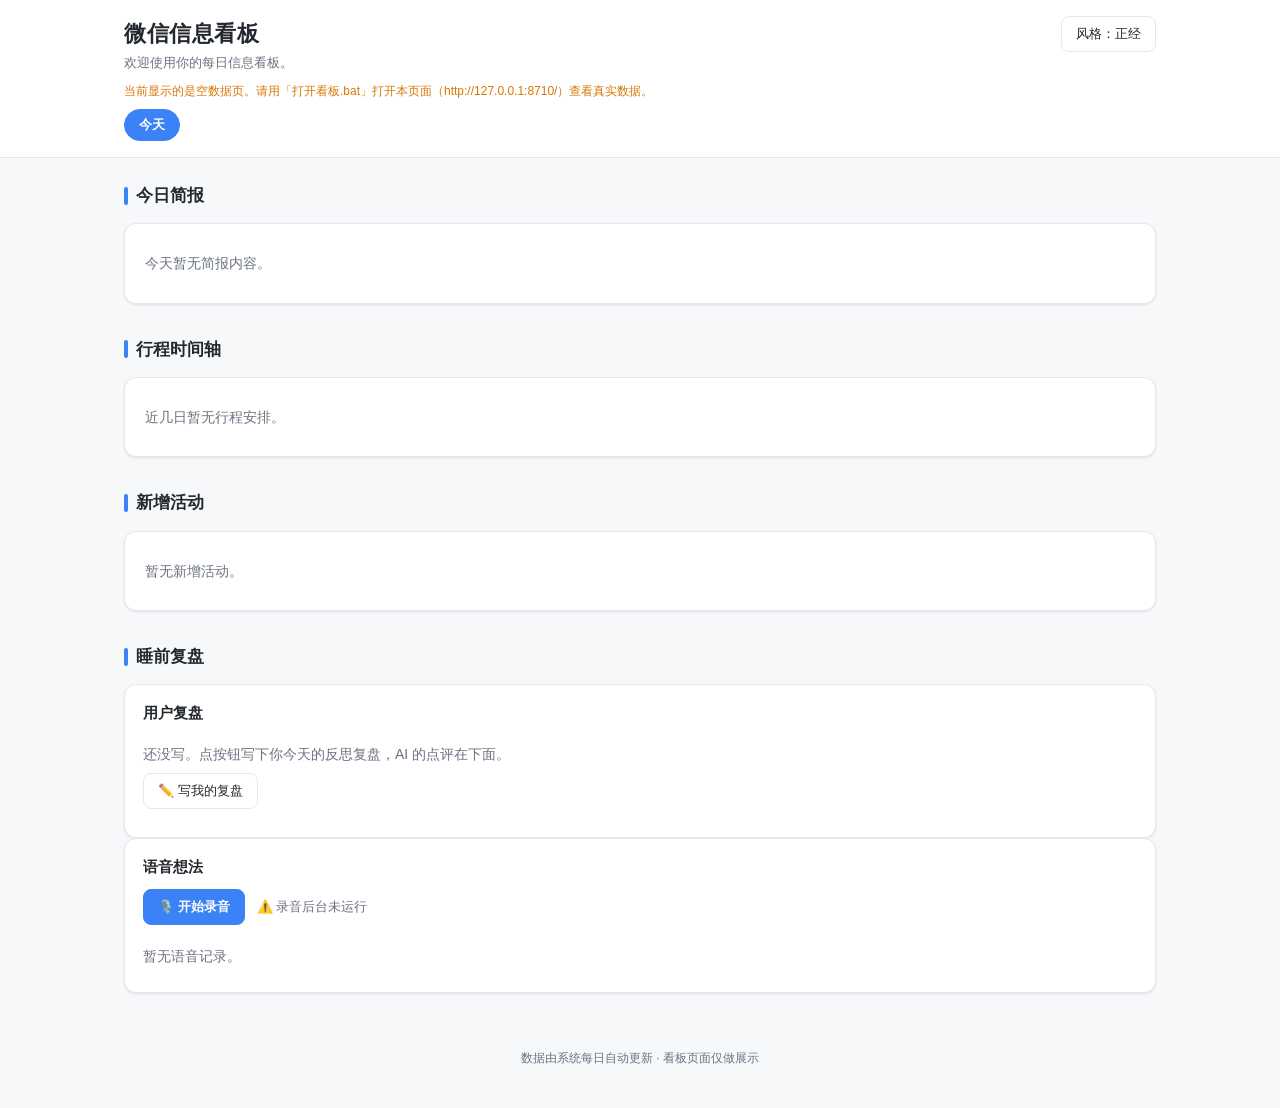
==== kanban/index.html @ fe2916a5 "完整脱敏版全量替换：补全 wechat-export（微信 4.x 密钥提取：Frida ≤4.1.13 / wcdb-key-tool 4.1.14+）、scripts、kanban、prompts" ====
<!DOCTYPE html>
<html lang="zh-CN">
<head>
<meta charset="UTF-8">
<meta name="viewport" content="width=device-width, initial-scale=1.0">
<title>微信信息看板</title>
<style>
  :root{
    --bg:#f7f8fa;
    --card-bg:#ffffff;
    --text:#24292f;
    --text-muted:#6b7280;
    --border:#e6e8ee;
    --accent:#3b82f6;
    --accent-soft:#eaf1ff;
    --green:#16a34a;
    --amber:#d97706;
    --red:#dc2626;
    --gray:#9ca3af;
    --radius:12px;
    --shadow:0 1px 2px rgba(16,24,40,.04),0 1px 3px rgba(16,24,40,.06);
  }
  *{box-sizing:border-box;margin:0;padding:0}
  html,body{height:100%}
  body{
    font-family:-apple-system,BlinkMacSystemFont,"Segoe UI","PingFang SC","Hiragino Sans GB","Microsoft YaHei",sans-serif;
    background:var(--bg);
    color:var(--text);
    line-height:1.6;
    -webkit-font-smoothing:antialiased;
  }

  /* ---------- 顶部栏 ---------- */
  .topbar{
    position:sticky;top:0;z-index:20;
    background:rgba(255,255,255,.92);
    backdrop-filter:blur(8px);
    border-bottom:1px solid var(--border);
  }
  .topbar-inner{
    max-width:1080px;margin:0 auto;padding:16px 24px 8px;
    display:flex;align-items:flex-start;justify-content:space-between;
    flex-wrap:wrap;gap:10px;
  }
  .brand h1{font-size:22px;font-weight:700;letter-spacing:.5px}
  .greeting{color:var(--text-muted);font-size:13px;margin-top:2px}
  .source-note{max-width:1080px;margin:0 auto;padding:0 24px 8px;font-size:12px;color:var(--text-muted)}
  .source-note.warn{color:var(--amber)}
  .date-nav{
    max-width:1080px;margin:0 auto;padding:0 24px 16px;
    display:flex;gap:8px;overflow-x:auto;scrollbar-width:none;
  }
  .date-nav::-webkit-scrollbar{display:none}

  /* ---------- 按钮 ---------- */
  .btn{
    border:1px solid var(--border);background:#fff;color:var(--text);
    border-radius:8px;padding:8px 14px;font-size:13px;cursor:pointer;font-family:inherit;
    transition:.15s;white-space:nowrap;
  }
  .btn:hover{border-color:var(--accent);color:var(--accent)}
  .btn-casual{border-color:#f59e0b;color:#b45309;background:#fff8ef}
  .btn-casual:hover{border-color:#f59e0b;color:#b45309}
  .btn-ghost{background:#fff;border-color:#dbe7ff;color:var(--accent);padding:6px 12px;margin-left:auto}
  .btn-ghost:hover{background:var(--accent-soft);color:var(--accent)}

  .pill{
    flex:none;border:1px solid var(--border);background:#fff;color:var(--text-muted);
    border-radius:999px;padding:6px 14px;font-size:13px;cursor:pointer;font-family:inherit;transition:.15s;
  }
  .pill:hover{border-color:var(--accent);color:var(--accent)}
  .pill.active{background:var(--accent);border-color:var(--accent);color:#fff;font-weight:600}
  .pill-ts{font-size:11px;opacity:.75;margin-left:4px}
  .pill.active .pill-ts{opacity:.9}

  /* ---------- 主体 ---------- */
  .content{max-width:1080px;margin:0 auto;padding:24px}
  section{margin-bottom:32px}
  .section-title{
    font-size:17px;font-weight:700;margin-bottom:14px;
    display:flex;align-items:center;gap:8px;
  }
  .section-title::before{content:'';width:4px;height:18px;background:var(--accent);border-radius:2px}

  .view-banner{
    display:flex;align-items:center;gap:10px;flex-wrap:wrap;
    background:var(--accent-soft);border:1px solid #dbe7ff;color:var(--accent);
    border-radius:var(--radius);padding:10px 16px;margin-bottom:22px;font-size:14px;
  }
  .view-weekday{color:var(--text-muted)}

  .card{
    background:var(--card-bg);border:1px solid var(--border);
    border-radius:var(--radius);padding:16px 18px;box-shadow:var(--shadow);
  }
  .card-title{font-weight:600;font-size:15px;margin-bottom:10px}
  .empty{color:var(--text-muted);font-size:14px;padding:8px 0}
  .empty-card{padding:20px}

  .brief-grid{display:grid;grid-template-columns:1fr 1fr;gap:16px}
  @media(max-width:680px){.brief-grid{grid-template-columns:1fr}}
  .brief-source{font-weight:600;font-size:14px;margin-bottom:8px;color:var(--accent)}
  .brief-points{list-style:none}
  .brief-points li{padding:4px 0 4px 18px;position:relative;font-size:14px}
  .brief-points li::before{content:'•';position:absolute;left:4px;color:var(--accent)}

  .tl-date{font-weight:700;font-size:14px;margin:18px 0 8px;display:flex;gap:8px;align-items:center}
  .tl-date:first-child{margin-top:0}
  .tl-weekday{color:var(--text-muted);font-weight:400;font-size:12px}
  .tl-group{position:relative;padding-left:22px}
  .tl-group::before{content:'';position:absolute;left:8px;top:8px;bottom:8px;width:2px;background:var(--border)}
  .tl-item{
    display:flex;align-items:flex-start;gap:12px;
    background:var(--card-bg);border:1px solid var(--border);
    border-radius:var(--radius);padding:12px 14px;margin-bottom:10px;box-shadow:var(--shadow);
  }
  .tl-time{min-width:52px;font-weight:600;font-size:14px;color:var(--accent)}
  .tl-dot{width:10px;height:10px;border-radius:50%;background:var(--gray);margin-top:6px;flex:none}
  .tl-dot.st-confirmed{background:var(--green)}
  .tl-dot.st-done{background:var(--accent)}
  .tl-dot.st-cancel{background:var(--red)}
  .tl-dot.st-pending{background:var(--amber)}
  .tl-body{flex:1;min-width:0}
  .tl-title{font-weight:600;font-size:15px}
  .tl-meta{color:var(--text-muted);font-size:12px;display:flex;flex-wrap:wrap;gap:12px;margin-top:4px}
  .tl-side{display:flex;flex-direction:column;align-items:flex-end;gap:6px}

  .notify-cat{
    flex:none;font-size:13px;margin-top:1px;
    padding:1px 8px;border-radius:999px;white-space:nowrap;
    background:var(--accent-soft);color:var(--accent);font-weight:600;
  }
  .notify-group{
    font-weight:700;font-size:14px;margin:18px 0 8px;
    display:flex;align-items:center;gap:8px;
  }
  .notify-group:first-child{margin-top:0}
  .notify-group .ng-count{
    font-weight:400;font-size:12px;color:var(--text-muted);
    background:var(--border);padding:1px 8px;border-radius:999px;
  }

  .stars{font-size:13px;letter-spacing:1px;white-space:nowrap;color:#f59e0b}
  .tag{font-size:12px;padding:2px 8px;border-radius:999px;background:#f1f3f7;color:var(--text-muted);white-space:nowrap}
  .tag.st-confirmed{background:#e7f6ec;color:var(--green)}
  .tag.st-pending{background:#fdf3e3;color:var(--amber)}
  .tag.st-done{background:#eaf1ff;color:var(--accent)}
  .tag.st-cancel{background:#fdeaea;color:var(--red)}

  .act-grid{display:grid;grid-template-columns:repeat(auto-fill,minmax(260px,1fr));gap:16px}
  .act-card{display:flex;flex-direction:column}
  .act-head{display:flex;justify-content:space-between;align-items:flex-start;gap:8px}
  .act-title{font-weight:600;font-size:15px}
  .act-meta{color:var(--text-muted);font-size:13px;display:flex;gap:12px;margin-top:6px;flex-wrap:wrap}
  .act-foot{
    margin-top:auto;padding-top:10px;display:flex;justify-content:space-between;align-items:center;gap:8px;
    border-top:1px solid var(--border);
  }
  .act-source{color:var(--text-muted);font-size:12px}

  .review-text{padding:12px 14px;border-radius:8px;font-size:14px;white-space:pre-wrap;margin-bottom:10px}
  .review-text.user{background:#f6f8fc}
  .review-text.ai{background:#f0f7f2}
  .review-input{width:100%;min-height:120px;box-sizing:border-box;padding:10px 12px;border:1px solid #c9d1de;border-radius:8px;font:inherit;font-size:14px;background:transparent;color:inherit;resize:vertical;margin-bottom:8px}
  .review-input:focus{outline:2px solid #4a90d9;border-color:transparent}
  .voice-item{padding:10px 0;border-bottom:1px solid var(--border)}
  .voice-item:last-child{border-bottom:none}
  .voice-head{display:flex;justify-content:space-between;margin-bottom:6px}
  .voice-note{font-size:13px;color:var(--text)}
  .voice-time{font-size:12px;color:var(--text-muted)}
  .voice-item audio{width:100%}
  .voice-transcript{margin-top:6px;font-size:13px}
  .voice-transcript summary{cursor:pointer;color:var(--text-muted);font-size:12px;user-select:none}
  .voice-transcript div{
    margin-top:6px;padding:10px 12px;background:#f6f8fc;border-radius:8px;
    white-space:pre-wrap;word-break:break-all;color:var(--text);
  }

  /* ---------- 录音控制条 ---------- */
  .rec-bar{display:flex;align-items:center;gap:12px;margin-bottom:12px;flex-wrap:wrap}
  #recBtn{background:var(--accent);border-color:var(--accent);color:#fff;font-weight:600}
  #recBtn:hover{background:#2b6fe0;border-color:#2b6fe0;color:#fff}
  #recBtn.recording{background:var(--red);border-color:var(--red);animation:recpulse 1.2s infinite}
  @keyframes recpulse{
    0%{box-shadow:0 0 0 0 rgba(220,38,38,.4)}
    100%{box-shadow:0 0 0 10px rgba(220,38,38,0)}
  }
  .rec-status{font-size:13px;color:var(--text-muted)}
  .rec-last{
    margin-top:10px;padding:10px 12px;background:#f6f8fc;border-radius:8px;
    font-size:13px;color:var(--text);white-space:pre-wrap;word-break:break-all;
  }

  .footer{max-width:1080px;margin:0 auto;padding:0 24px 40px;color:var(--text-muted);font-size:12px;text-align:center}

  /* ---------- 详情浮窗 ---------- */
  .p-clickable{cursor:pointer;transition:.15s}
  .p-clickable:hover{color:var(--accent)}
  .p-more{color:var(--gray);font-size:12px;margin-left:6px;white-space:nowrap}
  .p-clickable:hover .p-more{color:var(--accent)}
  .tl-item.clickable:hover,.act-card.clickable:hover{border-color:var(--accent);box-shadow:0 2px 8px rgba(59,130,246,.12)}
  .modal-overlay{
    position:fixed;inset:0;z-index:100;background:rgba(15,23,42,.45);
    display:none;align-items:center;justify-content:center;padding:20px;
  }
  .modal-overlay.open{display:flex}
  .modal-card{
    background:var(--card-bg);border-radius:14px;max-width:640px;width:100%;
    max-height:82vh;overflow-y:auto;box-shadow:0 12px 40px rgba(0,0,0,.2);animation:modalin .18s ease;
  }
  @keyframes modalin{from{opacity:0;transform:translateY(10px)}to{opacity:1;transform:none}}
  .modal-head{display:flex;justify-content:space-between;align-items:flex-start;gap:12px;padding:18px 22px 0}
  .modal-title{font-size:17px;font-weight:700;line-height:1.5}
  .modal-close{
    flex:none;border:none;background:transparent;color:var(--text-muted);
    font-size:18px;cursor:pointer;padding:4px 8px;border-radius:6px;line-height:1;
  }
  .modal-close:hover{background:#f1f3f7;color:var(--text)}
  .modal-meta{display:flex;flex-wrap:wrap;gap:12px;padding:6px 22px 0;color:var(--text-muted);font-size:12.5px}
  .modal-detail{padding:14px 22px 4px;font-size:14px;line-height:1.75;white-space:pre-line}
  .modal-quotes{padding:10px 22px 16px}
  .modal-quotes .q-label{font-size:12px;color:var(--text-muted);margin:6px 0 8px}
  .modal-quotes blockquote{
    margin:0 0 8px;padding:8px 12px;border-left:3px solid var(--accent);
    background:#f6f8fc;border-radius:0 8px 8px 0;font-size:13.5px;color:var(--text);line-height:1.65;
  }
  .modal-link{padding:0 22px 18px;font-size:13px}
  .modal-link a{color:var(--accent);word-break:break-all}
</style>
</head>
<body>
  <header class="topbar">
    <div class="topbar-inner">
      <div class="brand">
        <h1 id="appTitle">微信信息看板</h1>
        <div id="greeting" class="greeting"></div>
      </div>
      <button id="styleBtn" class="btn">风格：正经</button>
    </div>
    <div id="sourceNote" class="source-note" style="display:none"></div>
    <nav id="dateNav" class="date-nav"></nav>
  </header>

  <main id="content" class="content"></main>

  <footer class="footer">数据由系统每日自动更新 · 看板页面仅做展示</footer>

  <div id="detailModal" class="modal-overlay" onclick="if(event.target===this)closeModal()">
    <div class="modal-card">
      <div class="modal-head">
        <div class="modal-title" id="modalTitle"></div>
        <button class="modal-close" onclick="closeModal()">✕</button>
      </div>
      <div class="modal-meta" id="modalMeta"></div>
      <div class="modal-detail" id="modalDetail"></div>
      <div class="modal-quotes" id="modalQuotes"></div>
      <div class="modal-link" id="modalLink"></div>
    </div>
  </div>

<script>
/* ================= 内置示例数据（仅当通过 file:// 双击打开、无法读取同目录 JSON 时回退使用） ================= */
/* ================= 内置空数据（仅 file:// 双击打开、读不到 data.json 时回退；真实数据始终以 data.json 为准） ================= */
const EMBEDDED_DEMO = {
  "version": 1,
  "today": {
    "date": "2026-09-08",
    "brief": { "群聊": [], "公众号": [] },
    "activities_new": [],
    "schedule": [],
    "review": { "user": "", "ai": "" },
    "voice": []
  },
  "history": [],
  "archive": {}
};

/* ================= 风格文案包 ================= */
const STYLES = {
  plain: {
    appTitle: '微信信息看板',
    greeting: '欢迎使用你的每日信息看板。',
    viewPrefix: '正在查看',
    backToday: '回到今天',
    sectionNotify: '📢 需要通知的事',
    sectionBrief: '今日简报',
    sectionTimeline: '行程时间轴',
    sectionActivities: '新增活动',
    sectionReview: '睡前复盘',
    labelToday: '今天',
    briefChat: '群聊',
    briefMp: '公众号',
    emptyBrief: '今天暂无简报内容。',
    emptyTimeline: '近几日暂无行程安排。',
    emptyActivities: '暂无新增活动。',
    emptyReview: '暂无复盘记录。',
    reviewUser: '用户复盘',
    reviewAi: 'AI 复盘',
    voiceTitle: '语音想法',
    emptyVoice: '暂无语音记录。',
    emptyArchive: '该日期暂无归档数据。',
    colSource: '来源',
    dataTip: '当前显示的是空数据页。请用「打开看板.bat」打开本页面（http://127.0.0.1:8710/）查看真实数据。'
  },
  casual: {
    appTitle: '今天有啥事儿？',
    greeting: '嘿，打开看看今天有啥要忙的。',
    viewPrefix: '你正在看',
    backToday: '回今天',
    sectionNotify: '📢 当时该弹给你的事',
    sectionBrief: '今日速报',
    sectionTimeline: '行程时间轴',
    sectionActivities: '新增活动',
    sectionReview: '睡前复盘',
    labelToday: '今天',
    briefChat: '群里说',
    briefMp: '公众号消息',
    emptyBrief: '今天群里和公众号都很安静～',
    emptyTimeline: '这几天没啥安排，舒服！',
    emptyActivities: '木有新活动啦。',
    emptyReview: '今天还没写复盘哦。',
    reviewUser: '你自己写的',
    reviewAi: 'AI 帮你复盘',
    voiceTitle: '语音想法',
    emptyVoice: '没有录音。',
    emptyArchive: '这天没数据诶。',
    colSource: '来自',
    dataTip: '小提示：现在显示的是空数据。用「打开看板.bat」打开（http://127.0.0.1:8710/）才能看到真实数据～'
  },
  seagull: {
    appTitle: '老子的信息看板',
    greeting: '哟，废物来了？自己瞅，老子筛过了。',
    viewPrefix: '在看',
    backToday: '滚回今天',
    sectionNotify: '📢 该弹给你的事',
    sectionBrief: '今日简报',
    sectionTimeline: '行程时间轴',
    sectionActivities: '新蹦出来的活动',
    sectionReview: '睡前复盘',
    labelToday: '今天',
    briefChat: '群里BB的',
    briefMp: '公众号发的',
    emptyBrief: '今天屁都没一条。',
    emptyTimeline: '近期没啥安排，躺平吧。',
    emptyActivities: '没有新活动，废物。',
    emptyReview: '复盘还没写，别装死。',
    reviewUser: '你自己写的',
    reviewAi: '老子帮你复盘',
    voiceTitle: '语音想法',
    emptyVoice: '没录过音，嗓子废了？',
    emptyArchive: '这天没数据。',
    colSource: '来源',
    dataTip: '空数据页。用「打开看板.bat」打开，别他妈直接双击 index.html！'
  }
};

/* ================= 应用状态 ================= */
const STYLE_KEY = 'kb_style';
const state = { data: null, viewDate: null, style: 'plain', editingReview: false };

/* ================= 详情浮窗 ================= */
let detailRegistry = [];
function regDetail(obj){ detailRegistry.push(obj); return detailRegistry.length - 1; }
function openModalFrom(el){
  const i = Number(el.getAttribute('data-idx'));
  if (!isNaN(i) && detailRegistry[i]) openModal(detailRegistry[i]);
}
function openModal(d){
  const t = STYLES[state.style];
  document.getElementById('modalTitle').textContent = d.title || '';
  let meta = [];
  if (d.source) meta.push(esc(t.colSource) + '：' + esc(d.source));
  if (d.time) meta.push('🕐 ' + esc(d.time));
  document.getElementById('modalMeta').innerHTML = meta.join(' &nbsp;·&nbsp; ') || '';
  document.getElementById('modalDetail').textContent = d.detail || '暂无详情。';
  const qBox = document.getElementById('modalQuotes');
  if (Array.isArray(d.quotes) && d.quotes.length){
    qBox.innerHTML = '<div class="q-label">💬 群里/推文原话：</div>'
      + d.quotes.map(q => '<blockquote>' + esc(q) + '</blockquote>').join('');
    qBox.style.display = '';
  } else {
    qBox.style.display = 'none';
  }
  const lBox = document.getElementById('modalLink');
  if (d.link){
    lBox.innerHTML = '🔗 <a href="' + esc(d.link) + '" target="_blank" rel="noopener">' + esc(d.link) + '</a>';
    lBox.style.display = '';
  } else {
    lBox.style.display = 'none';
  }
  document.getElementById('detailModal').classList.add('open');
  document.body.style.overflow = 'hidden';
}
function closeModal(){
  document.getElementById('detailModal').classList.remove('open');
  document.body.style.overflow = '';
}
document.addEventListener('keydown', e => { if (e.key === 'Escape') closeModal(); });

/* ================= 通用工具 ================= */
function esc(s){
  return String(s == null ? '' : s)
    .replace(/&/g,'&amp;').replace(/</g,'&lt;').replace(/>/g,'&gt;')
    .replace(/"/g,'&quot;').replace(/'/g,'&#39;');
}
function deepCopy(o){ return JSON.parse(JSON.stringify(o)); }
function stars(n){
  n = Number(n) || 0;
  if (n >= 3) return '⭐⭐⭐';
  if (n === 2) return '⭐⭐';
  return '⭐';
}
function statusClass(s){
  switch(s){
    case '已确认': return 'st-confirmed';
    case '已完成': return 'st-done';
    case '已取消': return 'st-cancel';
    default: return 'st-pending'; /* 待定 及未知状态 */
  }
}
function fmtTime(v){
  if (v == null) return '';
  v = String(v);
  if (v.indexOf(' ') >= 0) return v.split(' ').pop();
  return v;
}
function weekday(dateStr){
  const d = new Date(dateStr + 'T00:00:00');
  if (isNaN(d.getTime())) return '';
  return '周' + '日一二三四五六'[d.getDay()];
}
function emptyInner(msg){ return '<div class="empty">' + esc(msg) + '</div>'; }
function emptyCard(msg){ return '<div class="card empty-card">' + emptyInner(msg) + '</div>'; }
function sectionBlock(title, body){ return '<div class="card"><div class="card-title">' + esc(title) + '</div>' + body + '</div>'; }
function sectionHeader(title){ return '<h2 class="section-title">' + esc(title) + '</h2>'; }

/* ================= 数据获取 ================= */
async function fetchJson(url){
  const r = await fetch(url, { cache: 'no-store' });
  if (!r.ok) throw new Error(String(r.status));
  return r.json();
}
async function loadData(){
  if (location.protocol === 'file:'){
    // file:// 下浏览器无法读取同目录 JSON（CORS 限制），直接用内置示例数据，保证双击可看且无控制台报错
    return { data: deepCopy(EMBEDDED_DEMO), source: 'embedded' };
  }
  try { return { data: await fetchJson('./data.json'), source: 'data.json' }; } catch(e){}
  try { return { data: await fetchJson('./demo_data.json'), source: 'demo_data.json' }; } catch(e){}
  return { data: deepCopy(EMBEDDED_DEMO), source: 'embedded' };
}

/* ================= 渲染 ================= */
function getDates(){
  const d = state.data;
  const hist = Array.isArray(d.history) ? d.history : [];
  const seen = new Set(); const out = [];
  [d.today.date].concat(hist).forEach(x => { if (x && !seen.has(x)){ seen.add(x); out.push(x); } });
  return out;
}

function currentView(){
  const d = state.data;
  if (state.viewDate === d.today.date) return d.today;
  const hist = d.archive && d.archive[state.viewDate];
  return hist || null;
}

function renderBrief(brief, t){
  const order = ['群聊','公众号'];
  const blocks = [];
  for (const key of order){
    const arr = brief && brief[key];
    if (Array.isArray(arr) && arr.length){
      let inner = '';
      for (const src of arr){
        const pts = Array.isArray(src.points) ? src.points : [];
        inner += '<div class="brief-src"><div class="brief-source">' + esc(src.source || '未知来源') + '</div>'
              + '<ul class="brief-points">' + pts.map(p => {
                if (p && typeof p === 'object'){
                  const i = regDetail({
                    title: p.text || '',
                    source: src.source,
                    time: p.time || '',
                    detail: p.detail || '',
                    quotes: p.quotes || [],
                    link: p.link || ''
                  });
                  return '<li class="p-clickable" data-idx="' + i + '" onclick="openModalFrom(this)">'
                    + esc(p.text || '') + '<span class="p-more">详情→</span></li>';
                }
                return '<li>' + esc(p) + '</li>';
              }).join('') + '</ul></div>';
      }
      blocks.push({ title: key === '群聊' ? t.briefChat : t.briefMp, inner: inner });
    }
  }
  if (!blocks.length) return emptyCard(t.emptyBrief);
  return '<div class="brief-grid">' + blocks.map(b =>
    '<div class="card brief-card"><div class="card-title">' + esc(b.title) + '</div>' + b.inner + '</div>'
  ).join('') + '</div>';
}

function renderNotify(list, t){
  const arr = Array.isArray(list) ? list : [];
  if (!arr.length) return emptyCard(t.emptyBrief);
  // 按类别分组渲染，平铺 25 条太乱
  // ⚙️ 按你的群名改这些匹配词（分享版已移除原作者的群名）
  const groups = [
    { label: '💰 赚钱相关',      match: ['市场部', '销售'] },
    { label: '🏫 校园规则与选课', match: ['新生交流群'] },
    { label: '📢 班群通知',      match: ['学院', '班群', '通知群'] },
    { label: '🧠 学习与资源',    match: ['AI交流'] },
    { label: '📮 招新与福利',    match: ['公众号', '招新'] },
  ];
  const fallback = '📌 其他';
  function groupOf(n){
    const src = n.source || '';
    for (const g of groups){
      if (g.match.some(k => src.includes(k))) return g.label;
    }
    return fallback;
  }
  const order = groups.map(g => g.label).concat([fallback]);
  const buckets = {};
  for (const n of arr){
    const k = groupOf(n);
    (buckets[k] = buckets[k] || []).push(n);
  }
  const keys = order.filter(k => buckets[k] && buckets[k].length);
  return keys.map(k => {
    const items = buckets[k];
    return '<div class="notify-group">' + esc(k)
      + ' <span class="ng-count">' + items.length + '</span></div>'
      + items.map(n => {
        const clickable = n && (n.detail || n.quotes || n.link);
        const idx = clickable ? regDetail({
          title: n.text || '',
          source: n.source || '',
          time: n.time || '',
          detail: n.detail || '',
          quotes: n.quotes || [],
          link: n.link || ''
        }) : -1;
        return '<div class="tl-item' + (clickable ? ' clickable p-clickable' : '') + '"'
          + (clickable ? ' data-idx="' + idx + '" onclick="openModalFrom(this)"' : '') + '>'
          + '<div class="tl-time">' + esc(fmtTime(n.time)) + '</div>'
          + '<div class="notify-cat">' + esc(n.category || '📢') + '</div>'
          + '<div class="tl-body"><div class="tl-title">' + esc(n.text || '') + '</div>'
          + '<div class="tl-meta">'
          + (n.campus ? '<span>🏫 ' + esc(n.campus) + '</span>' : '')
          + (n.source ? '<span>' + esc(t.colSource) + '：' + esc(n.source) + '</span>' : '')
          + (clickable ? '<span class="p-more">详情→</span>' : '')
          + '</div></div></div>';
      }).join('');
  }).join('');
}

function renderTimeline(schedule, t){
  const items = Array.isArray(schedule) ? schedule : [];
  if (!items.length) return emptyCard(t.emptyTimeline);
  const sorted = items.slice().sort((a, b) => String(a.date||'').localeCompare(String(b.date||'')));
  let html = '';
  for (const group of sorted){
    const list = Array.isArray(group.items) ? group.items : [];
    if (!list.length) continue;
    html += '<div class="tl-date">' + esc(group.date) + ' <span class="tl-weekday">' + weekday(group.date) + '</span></div>';
    let itemsHtml = '';
    for (const it of list){
      const clickable = it && (it.detail || it.quotes || it.link);
      const idx = clickable ? regDetail({
        title: it.title || '',
        source: it.source || '',
        time: (group.date || '') + ' ' + (it.time || ''),
        detail: it.detail || '',
        quotes: it.quotes || [],
        link: it.link || ''
      }) : -1;
      itemsHtml += '<div class="tl-item' + (clickable ? ' clickable p-clickable' : '') + '"'
        + (clickable ? ' data-idx="' + idx + '" onclick="openModalFrom(this)"' : '') + '>'
        + '<div class="tl-time">' + esc(fmtTime(it.time)) + '</div>'
        + '<div class="tl-dot ' + statusClass(it.status) + '"></div>'
        + '<div class="tl-body"><div class="tl-title">' + esc(it.title) + '</div>'
        + '<div class="tl-meta">'
        + (it.place ? '<span>📍 ' + esc(it.place) + '</span>' : '')
        + (it.source ? '<span>' + esc(t.colSource) + '：' + esc(it.source) + '</span>' : '')
        + (clickable ? '<span class="p-more">详情→</span>' : '')
        + '</div></div>'
        + '<div class="tl-side">'
        + '<span class="stars">' + stars(it.importance) + '</span>'
        + (it.status ? '<span class="tag ' + statusClass(it.status) + '">' + esc(it.status) + '</span>' : '')
        + '</div></div>';
    }
    html += '<div class="tl-group">' + itemsHtml + '</div>';
  }
  return html;
}

function renderActivities(list, t){
  const arr = Array.isArray(list) ? list : [];
  if (!arr.length) return emptyCard(t.emptyActivities);
  return '<div class="act-grid">' + arr.map(a => {
    const clickable = a && (a.detail || a.quotes || a.link);
    const idx = clickable ? regDetail({
      title: a.title || '',
      source: a.source || '',
      time: a.time || '',
      detail: a.detail || '',
      quotes: a.quotes || [],
      link: a.link || ''
    }) : -1;
    return '<div class="card act-card' + (clickable ? ' clickable p-clickable' : '') + '"'
    + (clickable ? ' data-idx="' + idx + '" onclick="openModalFrom(this)"' : '') + '>'
    + '<div class="act-head"><div class="act-title">' + esc(a.title || '未命名活动') + '</div>'
    + '<span class="stars">' + stars(a.importance) + '</span></div>'
    + '<div class="act-meta">'
    + (a.time ? '<span>🕐 ' + esc(fmtTime(a.time)) + '</span>' : '')
    + (a.place ? '<span>📍 ' + esc(a.place) + '</span>' : '')
    + (clickable ? '<span class="p-more">详情→</span>' : '')
    + '</div>'
    + '<div class="act-foot">'
    + (a.source ? '<span class="act-source">' + esc(t.colSource) + '：' + esc(a.source) + '</span>' : '')
    + (a.status ? '<span class="tag ' + statusClass(a.status) + '">' + esc(a.status) + '</span>' : '')
    + '</div></div>';
  }).join('') + '</div>';
}

function renderReview(review, voice, t){
  const r = review || {};
  const userTxt = (r.user || '').trim();
  const aiTxt = (r.ai || '').trim();
  const v = Array.isArray(voice) ? voice : [];
  let html = '';
  // 用户复盘：始终展示卡片，可编辑（自己写）；AI 复盘单独一张卡，只读
  if (state.editingReview){
    html += sectionBlock(t.reviewUser,
      '<textarea id="reviewInput" class="review-input" rows="6" placeholder="写你的反思复盘…">' + esc(r.user || '') + '</textarea>'
      + '<div class="rec-bar"><button class="btn" onclick="reviewSave()">💾 保存</button>'
      + '<button class="btn" onclick="reviewCancel()">取消</button></div>');
  } else if (userTxt){
    html += sectionBlock(t.reviewUser,
      '<div class="review-text user">' + esc(userTxt) + '</div>'
      + '<div class="rec-bar"><button class="btn" onclick="state.editingReview=true;renderAll()">✏️ 编辑</button></div>');
  } else {
    html += sectionBlock(t.reviewUser,
      emptyInner('还没写。点按钮写下你今天的反思复盘，AI 的点评在下面。')
      + '<div class="rec-bar"><button class="btn" onclick="state.editingReview=true;renderAll()">✏️ 写我的复盘</button></div>');
  }
  if (aiTxt) html += sectionBlock(t.reviewAi, '<div class="review-text ai">' + esc(aiTxt) + '</div>');
  if (v.length){
    let vh = recBarHtml();
    vh += '<div class="voice-list">';
    for (const vo of v){
      vh += '<div class="voice-item">'
        + '<div class="voice-head"><span class="voice-note">' + esc(vo.note || '语音想法') + '</span>'
        + (vo.time ? '<span class="voice-time">' + esc(vo.time) + '</span>' : '') + '</div>'
        + '<audio controls preload="none" src="' + esc(vo.file || '') + '"></audio>'
        + (vo.transcript ? '<details class="voice-transcript"><summary>📝 转录文本</summary><div>' + esc(vo.transcript) + '</div></details>' : '')
        + '</div>';
    }
    vh += '</div>';
    html += sectionBlock(t.voiceTitle, vh);
  } else {
    html += sectionBlock(t.voiceTitle, recBarHtml() + emptyInner(t.emptyVoice));
  }
  return html;
}

function reviewSave(){
  const el = document.getElementById('reviewInput');
  if (!el) return;
  const txt = el.value.trim();
  fetch(REC_API + '/review', {
    method: 'POST',
    headers: { 'Content-Type': 'application/json' },
    body: JSON.stringify({ review_user: txt })
  }).then(r => { if (!r.ok) throw new Error(String(r.status)); return r.json(); })
    .then(() => {
      state.editingReview = false;
      const d = state.data;
      if (d && d.today){ d.today.review = d.today.review || {}; d.today.review.user = txt; }
      renderAll();
    })
    .catch(() => { alert('保存失败：录音后台（recorder）没在跑？请用「打开看板.bat」打开本页面。'); });
}

function reviewCancel(){
  state.editingReview = false;
  renderAll();
}

/* ================= 录音控制（本地 HTTP 接口，recorder.py 常驻进程提供） ================= */
const REC_API = 'http://127.0.0.1:8710';

function recBarHtml(){
  return '<div class="rec-bar">'
    + '<button class="btn" id="recBtn" onclick="recToggle()">🎙️ 开始录音</button>'
    + '<span id="recStatus" class="rec-status"></span>'
    + '</div><div id="recLast" class="rec-last" style="display:none"></div>';
}
function recToggle(){
  fetch(REC_API + '/toggle', { method: 'POST' }).catch(() => {
    const el = document.getElementById('recStatus');
    if (el) el.textContent = '⚠️ 录音后台未运行';
  });
}
async function recPoll(){
  try {
    const r = await fetch(REC_API + '/status');
    const s = await r.json();
    const btn = document.getElementById('recBtn');
    const st = document.getElementById('recStatus');
    if (btn){
      btn.textContent = s.recording ? '⏹ 停止录音' : '🎙️ 开始录音';
      btn.classList.toggle('recording', !!s.recording);
    }
    if (st) st.textContent = s.recording ? '🔴 录音中…' : '';
    const last = document.getElementById('recLast');
    if (last && s.last_transcript){
      last.style.display = 'block';
      last.textContent = '📝 最近转录（' + (s.last_file || '') + '）：' + s.last_transcript;
    }
  } catch (e) {
    const st = document.getElementById('recStatus');
    if (st) st.textContent = '⚠️ 录音后台未运行';
  }
}
setInterval(recPoll, 1500);

function renderContent(){
  const d = state.data;
  const t = STYLES[state.style];
  detailRegistry = [];
  const content = document.getElementById('content');
  const data = currentView();
  if (!data){
    content.innerHTML = emptyCard(t.emptyArchive);
    return;
  }
  const isToday = state.viewDate === d.today.date;
  let html = '';
  if (!isToday){
    html += '<div class="view-banner">' + esc(t.viewPrefix) + '：<b>' + esc(state.viewDate) + '</b> '
      + '<span class="view-weekday">' + weekday(state.viewDate) + '</span>'
      + '<button class="btn-ghost btn" id="btnBackToday">' + esc(t.backToday) + '</button></div>';
  }
  if (data.notify && data.notify.length){
    html += '<section>' + sectionHeader(t.sectionNotify) + renderNotify(data.notify, t) + '</section>';
  }
  html += '<section>' + sectionHeader(t.sectionBrief + (isToday ? '' : ' · ' + state.viewDate)) + renderBrief(data.brief, t) + '</section>';
  html += '<section>' + sectionHeader(t.sectionTimeline) + renderTimeline(data.schedule, t) + '</section>';
  html += '<section>' + sectionHeader(t.sectionActivities) + renderActivities(data.activities_new, t) + '</section>';
  html += '<section>' + sectionHeader(t.sectionReview) + renderReview(data.review, data.voice, t) + '</section>';
  content.innerHTML = html;
  const backBtn = document.getElementById('btnBackToday');
  if (backBtn) backBtn.addEventListener('click', () => { state.viewDate = d.today.date; renderAll(); });
}

function renderDateNav(){
  const d = state.data;
  const t = STYLES[state.style];
  const today = d.today.date;
  const nav = document.getElementById('dateNav');
  const ts = d.today.ts || '';
  const todayInner = t.labelToday + (ts ? ' <span class="pill-ts">' + esc(ts) + '</span>' : '');
  let html = '<button class="pill ' + (state.viewDate === today ? 'active' : '') + '" data-date="' + esc(today) + '">' + todayInner + '</button>';
  for (const dt of getDates()){
    if (dt === today) continue;
    html += '<button class="pill ' + (state.viewDate === dt ? 'active' : '') + '" data-date="' + esc(dt) + '">' + esc(dt) + '</button>';
  }
  nav.innerHTML = html;
  nav.querySelectorAll('.pill').forEach(b => {
    b.addEventListener('click', () => { state.viewDate = b.dataset.date; renderAll(); });
  });
}

function renderAll(){
  const t = STYLES[state.style];
  document.getElementById('appTitle').textContent = t.appTitle;
  document.getElementById('greeting').textContent = t.greeting;
  const sb = document.getElementById('styleBtn');
  const styleNames = { plain: '风格：正经', casual: '风格：随意', seagull: '风格：海鸥' };
  sb.textContent = styleNames[state.style] || '风格';
  sb.className = 'btn' + (state.style === 'plain' ? '' : ' btn-casual');
  renderDateNav();
  renderContent();
}

function showSourceNote(source){
  const t = STYLES[state.style];
  const el = document.getElementById('sourceNote');
  if (source === 'embedded'){
    el.textContent = t.dataTip;
    el.classList.add('warn');
    el.style.display = 'block';
  } else if (source === 'demo_data.json'){
    el.textContent = '当前展示演示数据 demo_data.json。';
    el.classList.remove('warn');
    el.style.display = 'block';
  } else {
    el.style.display = 'none';
  }
}

/* ================= 启动 ================= */
async function init(){
  state.style = localStorage.getItem(STYLE_KEY) || 'plain';
  if (!['plain', 'casual', 'seagull'].includes(state.style)) state.style = 'plain';
  const res = await loadData();
  state.data = res.data;
  state.viewDate = res.data.today.date;
  const styleCycle = { plain: 'casual', casual: 'seagull', seagull: 'plain' };
  document.getElementById('styleBtn').addEventListener('click', () => {
    state.style = styleCycle[state.style] || 'plain';
    localStorage.setItem(STYLE_KEY, state.style);
    renderAll();
    showSourceNote(res.source);
  });
  renderAll();
  showSourceNote(res.source);
}

init();
</script>
</body>
</html>
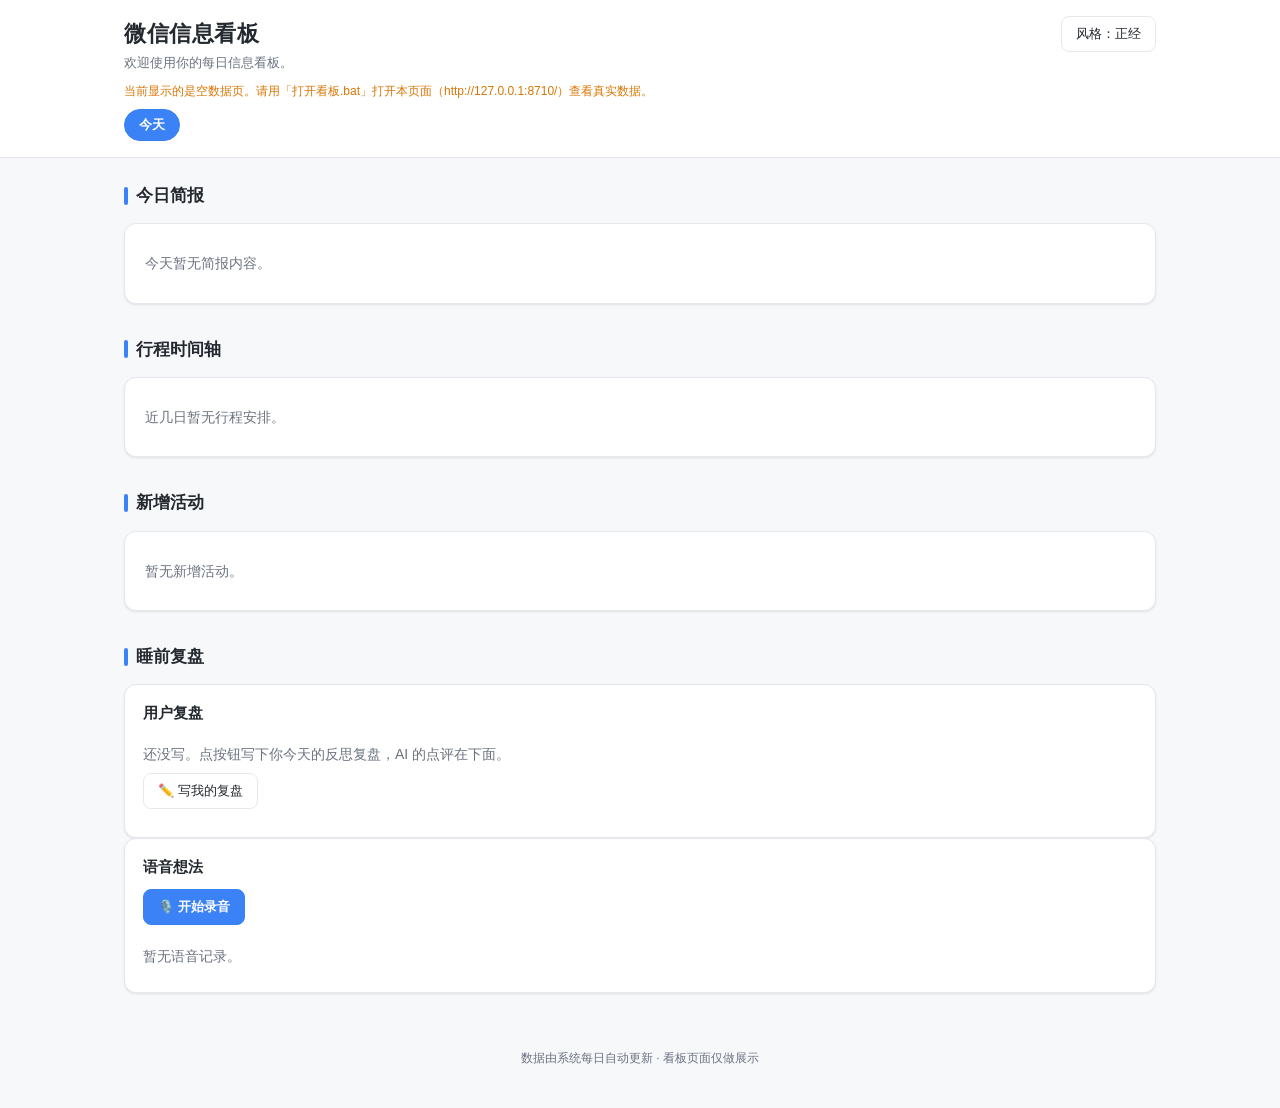
==== commit 789a6aee: "新增一键部署向导：新电脑克隆后双击 一键部署.bat 即可全自动完成部署 - scripts/setup_wizard.py（S0-S11：解释器选择/微信探测/装依赖/占位符替换/密钥双路线/看板初" ====
--- a/kanban/index.html
+++ b/kanban/index.html
@@ -1,826 +1,826 @@
-<!DOCTYPE html>
-<html lang="zh-CN">
-<head>
-<meta charset="UTF-8">
-<meta name="viewport" content="width=device-width, initial-scale=1.0">
-<title>微信信息看板</title>
-<style>
-  :root{
-    --bg:#f7f8fa;
-    --card-bg:#ffffff;
-    --text:#24292f;
-    --text-muted:#6b7280;
-    --border:#e6e8ee;
-    --accent:#3b82f6;
-    --accent-soft:#eaf1ff;
-    --green:#16a34a;
-    --amber:#d97706;
-    --red:#dc2626;
-    --gray:#9ca3af;
-    --radius:12px;
-    --shadow:0 1px 2px rgba(16,24,40,.04),0 1px 3px rgba(16,24,40,.06);
-  }
-  *{box-sizing:border-box;margin:0;padding:0}
-  html,body{height:100%}
-  body{
-    font-family:-apple-system,BlinkMacSystemFont,"Segoe UI","PingFang SC","Hiragino Sans GB","Microsoft YaHei",sans-serif;
-    background:var(--bg);
-    color:var(--text);
-    line-height:1.6;
-    -webkit-font-smoothing:antialiased;
-  }
-
-  /* ---------- 顶部栏 ---------- */
-  .topbar{
-    position:sticky;top:0;z-index:20;
-    background:rgba(255,255,255,.92);
-    backdrop-filter:blur(8px);
-    border-bottom:1px solid var(--border);
-  }
-  .topbar-inner{
-    max-width:1080px;margin:0 auto;padding:16px 24px 8px;
-    display:flex;align-items:flex-start;justify-content:space-between;
-    flex-wrap:wrap;gap:10px;
-  }
-  .brand h1{font-size:22px;font-weight:700;letter-spacing:.5px}
-  .greeting{color:var(--text-muted);font-size:13px;margin-top:2px}
-  .source-note{max-width:1080px;margin:0 auto;padding:0 24px 8px;font-size:12px;color:var(--text-muted)}
-  .source-note.warn{color:var(--amber)}
-  .date-nav{
-    max-width:1080px;margin:0 auto;padding:0 24px 16px;
-    display:flex;gap:8px;overflow-x:auto;scrollbar-width:none;
-  }
-  .date-nav::-webkit-scrollbar{display:none}
-
-  /* ---------- 按钮 ---------- */
-  .btn{
-    border:1px solid var(--border);background:#fff;color:var(--text);
-    border-radius:8px;padding:8px 14px;font-size:13px;cursor:pointer;font-family:inherit;
-    transition:.15s;white-space:nowrap;
-  }
-  .btn:hover{border-color:var(--accent);color:var(--accent)}
-  .btn-casual{border-color:#f59e0b;color:#b45309;background:#fff8ef}
-  .btn-casual:hover{border-color:#f59e0b;color:#b45309}
-  .btn-ghost{background:#fff;border-color:#dbe7ff;color:var(--accent);padding:6px 12px;margin-left:auto}
-  .btn-ghost:hover{background:var(--accent-soft);color:var(--accent)}
-
-  .pill{
-    flex:none;border:1px solid var(--border);background:#fff;color:var(--text-muted);
-    border-radius:999px;padding:6px 14px;font-size:13px;cursor:pointer;font-family:inherit;transition:.15s;
-  }
-  .pill:hover{border-color:var(--accent);color:var(--accent)}
-  .pill.active{background:var(--accent);border-color:var(--accent);color:#fff;font-weight:600}
-  .pill-ts{font-size:11px;opacity:.75;margin-left:4px}
-  .pill.active .pill-ts{opacity:.9}
-
-  /* ---------- 主体 ---------- */
-  .content{max-width:1080px;margin:0 auto;padding:24px}
-  section{margin-bottom:32px}
-  .section-title{
-    font-size:17px;font-weight:700;margin-bottom:14px;
-    display:flex;align-items:center;gap:8px;
-  }
-  .section-title::before{content:'';width:4px;height:18px;background:var(--accent);border-radius:2px}
-
-  .view-banner{
-    display:flex;align-items:center;gap:10px;flex-wrap:wrap;
-    background:var(--accent-soft);border:1px solid #dbe7ff;color:var(--accent);
-    border-radius:var(--radius);padding:10px 16px;margin-bottom:22px;font-size:14px;
-  }
-  .view-weekday{color:var(--text-muted)}
-
-  .card{
-    background:var(--card-bg);border:1px solid var(--border);
-    border-radius:var(--radius);padding:16px 18px;box-shadow:var(--shadow);
-  }
-  .card-title{font-weight:600;font-size:15px;margin-bottom:10px}
-  .empty{color:var(--text-muted);font-size:14px;padding:8px 0}
-  .empty-card{padding:20px}
-
-  .brief-grid{display:grid;grid-template-columns:1fr 1fr;gap:16px}
-  @media(max-width:680px){.brief-grid{grid-template-columns:1fr}}
-  .brief-source{font-weight:600;font-size:14px;margin-bottom:8px;color:var(--accent)}
-  .brief-points{list-style:none}
-  .brief-points li{padding:4px 0 4px 18px;position:relative;font-size:14px}
-  .brief-points li::before{content:'•';position:absolute;left:4px;color:var(--accent)}
-
-  .tl-date{font-weight:700;font-size:14px;margin:18px 0 8px;display:flex;gap:8px;align-items:center}
-  .tl-date:first-child{margin-top:0}
-  .tl-weekday{color:var(--text-muted);font-weight:400;font-size:12px}
-  .tl-group{position:relative;padding-left:22px}
-  .tl-group::before{content:'';position:absolute;left:8px;top:8px;bottom:8px;width:2px;background:var(--border)}
-  .tl-item{
-    display:flex;align-items:flex-start;gap:12px;
-    background:var(--card-bg);border:1px solid var(--border);
-    border-radius:var(--radius);padding:12px 14px;margin-bottom:10px;box-shadow:var(--shadow);
-  }
-  .tl-time{min-width:52px;font-weight:600;font-size:14px;color:var(--accent)}
-  .tl-dot{width:10px;height:10px;border-radius:50%;background:var(--gray);margin-top:6px;flex:none}
-  .tl-dot.st-confirmed{background:var(--green)}
-  .tl-dot.st-done{background:var(--accent)}
-  .tl-dot.st-cancel{background:var(--red)}
-  .tl-dot.st-pending{background:var(--amber)}
-  .tl-body{flex:1;min-width:0}
-  .tl-title{font-weight:600;font-size:15px}
-  .tl-meta{color:var(--text-muted);font-size:12px;display:flex;flex-wrap:wrap;gap:12px;margin-top:4px}
-  .tl-side{display:flex;flex-direction:column;align-items:flex-end;gap:6px}
-
-  .notify-cat{
-    flex:none;font-size:13px;margin-top:1px;
-    padding:1px 8px;border-radius:999px;white-space:nowrap;
-    background:var(--accent-soft);color:var(--accent);font-weight:600;
-  }
-  .notify-group{
-    font-weight:700;font-size:14px;margin:18px 0 8px;
-    display:flex;align-items:center;gap:8px;
-  }
-  .notify-group:first-child{margin-top:0}
-  .notify-group .ng-count{
-    font-weight:400;font-size:12px;color:var(--text-muted);
-    background:var(--border);padding:1px 8px;border-radius:999px;
-  }
-
-  .stars{font-size:13px;letter-spacing:1px;white-space:nowrap;color:#f59e0b}
-  .tag{font-size:12px;padding:2px 8px;border-radius:999px;background:#f1f3f7;color:var(--text-muted);white-space:nowrap}
-  .tag.st-confirmed{background:#e7f6ec;color:var(--green)}
-  .tag.st-pending{background:#fdf3e3;color:var(--amber)}
-  .tag.st-done{background:#eaf1ff;color:var(--accent)}
-  .tag.st-cancel{background:#fdeaea;color:var(--red)}
-
-  .act-grid{display:grid;grid-template-columns:repeat(auto-fill,minmax(260px,1fr));gap:16px}
-  .act-card{display:flex;flex-direction:column}
-  .act-head{display:flex;justify-content:space-between;align-items:flex-start;gap:8px}
-  .act-title{font-weight:600;font-size:15px}
-  .act-meta{color:var(--text-muted);font-size:13px;display:flex;gap:12px;margin-top:6px;flex-wrap:wrap}
-  .act-foot{
-    margin-top:auto;padding-top:10px;display:flex;justify-content:space-between;align-items:center;gap:8px;
-    border-top:1px solid var(--border);
-  }
-  .act-source{color:var(--text-muted);font-size:12px}
-
-  .review-text{padding:12px 14px;border-radius:8px;font-size:14px;white-space:pre-wrap;margin-bottom:10px}
-  .review-text.user{background:#f6f8fc}
-  .review-text.ai{background:#f0f7f2}
-  .review-input{width:100%;min-height:120px;box-sizing:border-box;padding:10px 12px;border:1px solid #c9d1de;border-radius:8px;font:inherit;font-size:14px;background:transparent;color:inherit;resize:vertical;margin-bottom:8px}
-  .review-input:focus{outline:2px solid #4a90d9;border-color:transparent}
-  .voice-item{padding:10px 0;border-bottom:1px solid var(--border)}
-  .voice-item:last-child{border-bottom:none}
-  .voice-head{display:flex;justify-content:space-between;margin-bottom:6px}
-  .voice-note{font-size:13px;color:var(--text)}
-  .voice-time{font-size:12px;color:var(--text-muted)}
-  .voice-item audio{width:100%}
-  .voice-transcript{margin-top:6px;font-size:13px}
-  .voice-transcript summary{cursor:pointer;color:var(--text-muted);font-size:12px;user-select:none}
-  .voice-transcript div{
-    margin-top:6px;padding:10px 12px;background:#f6f8fc;border-radius:8px;
-    white-space:pre-wrap;word-break:break-all;color:var(--text);
-  }
-
-  /* ---------- 录音控制条 ---------- */
-  .rec-bar{display:flex;align-items:center;gap:12px;margin-bottom:12px;flex-wrap:wrap}
-  #recBtn{background:var(--accent);border-color:var(--accent);color:#fff;font-weight:600}
-  #recBtn:hover{background:#2b6fe0;border-color:#2b6fe0;color:#fff}
-  #recBtn.recording{background:var(--red);border-color:var(--red);animation:recpulse 1.2s infinite}
-  @keyframes recpulse{
-    0%{box-shadow:0 0 0 0 rgba(220,38,38,.4)}
-    100%{box-shadow:0 0 0 10px rgba(220,38,38,0)}
-  }
-  .rec-status{font-size:13px;color:var(--text-muted)}
-  .rec-last{
-    margin-top:10px;padding:10px 12px;background:#f6f8fc;border-radius:8px;
-    font-size:13px;color:var(--text);white-space:pre-wrap;word-break:break-all;
-  }
-
-  .footer{max-width:1080px;margin:0 auto;padding:0 24px 40px;color:var(--text-muted);font-size:12px;text-align:center}
-
-  /* ---------- 详情浮窗 ---------- */
-  .p-clickable{cursor:pointer;transition:.15s}
-  .p-clickable:hover{color:var(--accent)}
-  .p-more{color:var(--gray);font-size:12px;margin-left:6px;white-space:nowrap}
-  .p-clickable:hover .p-more{color:var(--accent)}
-  .tl-item.clickable:hover,.act-card.clickable:hover{border-color:var(--accent);box-shadow:0 2px 8px rgba(59,130,246,.12)}
-  .modal-overlay{
-    position:fixed;inset:0;z-index:100;background:rgba(15,23,42,.45);
-    display:none;align-items:center;justify-content:center;padding:20px;
-  }
-  .modal-overlay.open{display:flex}
-  .modal-card{
-    background:var(--card-bg);border-radius:14px;max-width:640px;width:100%;
-    max-height:82vh;overflow-y:auto;box-shadow:0 12px 40px rgba(0,0,0,.2);animation:modalin .18s ease;
-  }
-  @keyframes modalin{from{opacity:0;transform:translateY(10px)}to{opacity:1;transform:none}}
-  .modal-head{display:flex;justify-content:space-between;align-items:flex-start;gap:12px;padding:18px 22px 0}
-  .modal-title{font-size:17px;font-weight:700;line-height:1.5}
-  .modal-close{
-    flex:none;border:none;background:transparent;color:var(--text-muted);
-    font-size:18px;cursor:pointer;padding:4px 8px;border-radius:6px;line-height:1;
-  }
-  .modal-close:hover{background:#f1f3f7;color:var(--text)}
-  .modal-meta{display:flex;flex-wrap:wrap;gap:12px;padding:6px 22px 0;color:var(--text-muted);font-size:12.5px}
-  .modal-detail{padding:14px 22px 4px;font-size:14px;line-height:1.75;white-space:pre-line}
-  .modal-quotes{padding:10px 22px 16px}
-  .modal-quotes .q-label{font-size:12px;color:var(--text-muted);margin:6px 0 8px}
-  .modal-quotes blockquote{
-    margin:0 0 8px;padding:8px 12px;border-left:3px solid var(--accent);
-    background:#f6f8fc;border-radius:0 8px 8px 0;font-size:13.5px;color:var(--text);line-height:1.65;
-  }
-  .modal-link{padding:0 22px 18px;font-size:13px}
-  .modal-link a{color:var(--accent);word-break:break-all}
-</style>
-</head>
-<body>
-  <header class="topbar">
-    <div class="topbar-inner">
-      <div class="brand">
-        <h1 id="appTitle">微信信息看板</h1>
-        <div id="greeting" class="greeting"></div>
-      </div>
-      <button id="styleBtn" class="btn">风格：正经</button>
-    </div>
-    <div id="sourceNote" class="source-note" style="display:none"></div>
-    <nav id="dateNav" class="date-nav"></nav>
-  </header>
-
-  <main id="content" class="content"></main>
-
-  <footer class="footer">数据由系统每日自动更新 · 看板页面仅做展示</footer>
-
-  <div id="detailModal" class="modal-overlay" onclick="if(event.target===this)closeModal()">
-    <div class="modal-card">
-      <div class="modal-head">
-        <div class="modal-title" id="modalTitle"></div>
-        <button class="modal-close" onclick="closeModal()">✕</button>
-      </div>
-      <div class="modal-meta" id="modalMeta"></div>
-      <div class="modal-detail" id="modalDetail"></div>
-      <div class="modal-quotes" id="modalQuotes"></div>
-      <div class="modal-link" id="modalLink"></div>
-    </div>
-  </div>
-
-<script>
-/* ================= 内置示例数据（仅当通过 file:// 双击打开、无法读取同目录 JSON 时回退使用） ================= */
-/* ================= 内置空数据（仅 file:// 双击打开、读不到 data.json 时回退；真实数据始终以 data.json 为准） ================= */
-const EMBEDDED_DEMO = {
-  "version": 1,
-  "today": {
-    "date": "2026-09-08",
-    "brief": { "群聊": [], "公众号": [] },
-    "activities_new": [],
-    "schedule": [],
-    "review": { "user": "", "ai": "" },
-    "voice": []
-  },
-  "history": [],
-  "archive": {}
-};
-
-/* ================= 风格文案包 ================= */
-const STYLES = {
-  plain: {
-    appTitle: '微信信息看板',
-    greeting: '欢迎使用你的每日信息看板。',
-    viewPrefix: '正在查看',
-    backToday: '回到今天',
-    sectionNotify: '📢 需要通知的事',
-    sectionBrief: '今日简报',
-    sectionTimeline: '行程时间轴',
-    sectionActivities: '新增活动',
-    sectionReview: '睡前复盘',
-    labelToday: '今天',
-    briefChat: '群聊',
-    briefMp: '公众号',
-    emptyBrief: '今天暂无简报内容。',
-    emptyTimeline: '近几日暂无行程安排。',
-    emptyActivities: '暂无新增活动。',
-    emptyReview: '暂无复盘记录。',
-    reviewUser: '用户复盘',
-    reviewAi: 'AI 复盘',
-    voiceTitle: '语音想法',
-    emptyVoice: '暂无语音记录。',
-    emptyArchive: '该日期暂无归档数据。',
-    colSource: '来源',
-    dataTip: '当前显示的是空数据页。请用「打开看板.bat」打开本页面（http://127.0.0.1:8710/）查看真实数据。'
-  },
-  casual: {
-    appTitle: '今天有啥事儿？',
-    greeting: '嘿，打开看看今天有啥要忙的。',
-    viewPrefix: '你正在看',
-    backToday: '回今天',
-    sectionNotify: '📢 当时该弹给你的事',
-    sectionBrief: '今日速报',
-    sectionTimeline: '行程时间轴',
-    sectionActivities: '新增活动',
-    sectionReview: '睡前复盘',
-    labelToday: '今天',
-    briefChat: '群里说',
-    briefMp: '公众号消息',
-    emptyBrief: '今天群里和公众号都很安静～',
-    emptyTimeline: '这几天没啥安排，舒服！',
-    emptyActivities: '木有新活动啦。',
-    emptyReview: '今天还没写复盘哦。',
-    reviewUser: '你自己写的',
-    reviewAi: 'AI 帮你复盘',
-    voiceTitle: '语音想法',
-    emptyVoice: '没有录音。',
-    emptyArchive: '这天没数据诶。',
-    colSource: '来自',
-    dataTip: '小提示：现在显示的是空数据。用「打开看板.bat」打开（http://127.0.0.1:8710/）才能看到真实数据～'
-  },
-  seagull: {
-    appTitle: '老子的信息看板',
-    greeting: '哟，废物来了？自己瞅，老子筛过了。',
-    viewPrefix: '在看',
-    backToday: '滚回今天',
-    sectionNotify: '📢 该弹给你的事',
-    sectionBrief: '今日简报',
-    sectionTimeline: '行程时间轴',
-    sectionActivities: '新蹦出来的活动',
-    sectionReview: '睡前复盘',
-    labelToday: '今天',
-    briefChat: '群里BB的',
-    briefMp: '公众号发的',
-    emptyBrief: '今天屁都没一条。',
-    emptyTimeline: '近期没啥安排，躺平吧。',
-    emptyActivities: '没有新活动，废物。',
-    emptyReview: '复盘还没写，别装死。',
-    reviewUser: '你自己写的',
-    reviewAi: '老子帮你复盘',
-    voiceTitle: '语音想法',
-    emptyVoice: '没录过音，嗓子废了？',
-    emptyArchive: '这天没数据。',
-    colSource: '来源',
-    dataTip: '空数据页。用「打开看板.bat」打开，别他妈直接双击 index.html！'
-  }
-};
-
-/* ================= 应用状态 ================= */
-const STYLE_KEY = 'kb_style';
-const state = { data: null, viewDate: null, style: 'plain', editingReview: false };
-
-/* ================= 详情浮窗 ================= */
-let detailRegistry = [];
-function regDetail(obj){ detailRegistry.push(obj); return detailRegistry.length - 1; }
-function openModalFrom(el){
-  const i = Number(el.getAttribute('data-idx'));
-  if (!isNaN(i) && detailRegistry[i]) openModal(detailRegistry[i]);
-}
-function openModal(d){
-  const t = STYLES[state.style];
-  document.getElementById('modalTitle').textContent = d.title || '';
-  let meta = [];
-  if (d.source) meta.push(esc(t.colSource) + '：' + esc(d.source));
-  if (d.time) meta.push('🕐 ' + esc(d.time));
-  document.getElementById('modalMeta').innerHTML = meta.join(' &nbsp;·&nbsp; ') || '';
-  document.getElementById('modalDetail').textContent = d.detail || '暂无详情。';
-  const qBox = document.getElementById('modalQuotes');
-  if (Array.isArray(d.quotes) && d.quotes.length){
-    qBox.innerHTML = '<div class="q-label">💬 群里/推文原话：</div>'
-      + d.quotes.map(q => '<blockquote>' + esc(q) + '</blockquote>').join('');
-    qBox.style.display = '';
-  } else {
-    qBox.style.display = 'none';
-  }
-  const lBox = document.getElementById('modalLink');
-  if (d.link){
-    lBox.innerHTML = '🔗 <a href="' + esc(d.link) + '" target="_blank" rel="noopener">' + esc(d.link) + '</a>';
-    lBox.style.display = '';
-  } else {
-    lBox.style.display = 'none';
-  }
-  document.getElementById('detailModal').classList.add('open');
-  document.body.style.overflow = 'hidden';
-}
-function closeModal(){
-  document.getElementById('detailModal').classList.remove('open');
-  document.body.style.overflow = '';
-}
-document.addEventListener('keydown', e => { if (e.key === 'Escape') closeModal(); });
-
-/* ================= 通用工具 ================= */
-function esc(s){
-  return String(s == null ? '' : s)
-    .replace(/&/g,'&amp;').replace(/</g,'&lt;').replace(/>/g,'&gt;')
-    .replace(/"/g,'&quot;').replace(/'/g,'&#39;');
-}
-function deepCopy(o){ return JSON.parse(JSON.stringify(o)); }
-function stars(n){
-  n = Number(n) || 0;
-  if (n >= 3) return '⭐⭐⭐';
-  if (n === 2) return '⭐⭐';
-  return '⭐';
-}
-function statusClass(s){
-  switch(s){
-    case '已确认': return 'st-confirmed';
-    case '已完成': return 'st-done';
-    case '已取消': return 'st-cancel';
-    default: return 'st-pending'; /* 待定 及未知状态 */
-  }
-}
-function fmtTime(v){
-  if (v == null) return '';
-  v = String(v);
-  if (v.indexOf(' ') >= 0) return v.split(' ').pop();
-  return v;
-}
-function weekday(dateStr){
-  const d = new Date(dateStr + 'T00:00:00');
-  if (isNaN(d.getTime())) return '';
-  return '周' + '日一二三四五六'[d.getDay()];
-}
-function emptyInner(msg){ return '<div class="empty">' + esc(msg) + '</div>'; }
-function emptyCard(msg){ return '<div class="card empty-card">' + emptyInner(msg) + '</div>'; }
-function sectionBlock(title, body){ return '<div class="card"><div class="card-title">' + esc(title) + '</div>' + body + '</div>'; }
-function sectionHeader(title){ return '<h2 class="section-title">' + esc(title) + '</h2>'; }
-
-/* ================= 数据获取 ================= */
-async function fetchJson(url){
-  const r = await fetch(url, { cache: 'no-store' });
-  if (!r.ok) throw new Error(String(r.status));
-  return r.json();
-}
-async function loadData(){
-  if (location.protocol === 'file:'){
-    // file:// 下浏览器无法读取同目录 JSON（CORS 限制），直接用内置示例数据，保证双击可看且无控制台报错
-    return { data: deepCopy(EMBEDDED_DEMO), source: 'embedded' };
-  }
-  try { return { data: await fetchJson('./data.json'), source: 'data.json' }; } catch(e){}
-  try { return { data: await fetchJson('./demo_data.json'), source: 'demo_data.json' }; } catch(e){}
-  return { data: deepCopy(EMBEDDED_DEMO), source: 'embedded' };
-}
-
-/* ================= 渲染 ================= */
-function getDates(){
-  const d = state.data;
-  const hist = Array.isArray(d.history) ? d.history : [];
-  const seen = new Set(); const out = [];
-  [d.today.date].concat(hist).forEach(x => { if (x && !seen.has(x)){ seen.add(x); out.push(x); } });
-  return out;
-}
-
-function currentView(){
-  const d = state.data;
-  if (state.viewDate === d.today.date) return d.today;
-  const hist = d.archive && d.archive[state.viewDate];
-  return hist || null;
-}
-
-function renderBrief(brief, t){
-  const order = ['群聊','公众号'];
-  const blocks = [];
-  for (const key of order){
-    const arr = brief && brief[key];
-    if (Array.isArray(arr) && arr.length){
-      let inner = '';
-      for (const src of arr){
-        const pts = Array.isArray(src.points) ? src.points : [];
-        inner += '<div class="brief-src"><div class="brief-source">' + esc(src.source || '未知来源') + '</div>'
-              + '<ul class="brief-points">' + pts.map(p => {
-                if (p && typeof p === 'object'){
-                  const i = regDetail({
-                    title: p.text || '',
-                    source: src.source,
-                    time: p.time || '',
-                    detail: p.detail || '',
-                    quotes: p.quotes || [],
-                    link: p.link || ''
-                  });
-                  return '<li class="p-clickable" data-idx="' + i + '" onclick="openModalFrom(this)">'
-                    + esc(p.text || '') + '<span class="p-more">详情→</span></li>';
-                }
-                return '<li>' + esc(p) + '</li>';
-              }).join('') + '</ul></div>';
-      }
-      blocks.push({ title: key === '群聊' ? t.briefChat : t.briefMp, inner: inner });
-    }
-  }
-  if (!blocks.length) return emptyCard(t.emptyBrief);
-  return '<div class="brief-grid">' + blocks.map(b =>
-    '<div class="card brief-card"><div class="card-title">' + esc(b.title) + '</div>' + b.inner + '</div>'
-  ).join('') + '</div>';
-}
-
-function renderNotify(list, t){
-  const arr = Array.isArray(list) ? list : [];
-  if (!arr.length) return emptyCard(t.emptyBrief);
-  // 按类别分组渲染，平铺 25 条太乱
-  // ⚙️ 按你的群名改这些匹配词（分享版已移除原作者的群名）
-  const groups = [
-    { label: '💰 赚钱相关',      match: ['市场部', '销售'] },
-    { label: '🏫 校园规则与选课', match: ['新生交流群'] },
-    { label: '📢 班群通知',      match: ['学院', '班群', '通知群'] },
-    { label: '🧠 学习与资源',    match: ['AI交流'] },
-    { label: '📮 招新与福利',    match: ['公众号', '招新'] },
-  ];
-  const fallback = '📌 其他';
-  function groupOf(n){
-    const src = n.source || '';
-    for (const g of groups){
-      if (g.match.some(k => src.includes(k))) return g.label;
-    }
-    return fallback;
-  }
-  const order = groups.map(g => g.label).concat([fallback]);
-  const buckets = {};
-  for (const n of arr){
-    const k = groupOf(n);
-    (buckets[k] = buckets[k] || []).push(n);
-  }
-  const keys = order.filter(k => buckets[k] && buckets[k].length);
-  return keys.map(k => {
-    const items = buckets[k];
-    return '<div class="notify-group">' + esc(k)
-      + ' <span class="ng-count">' + items.length + '</span></div>'
-      + items.map(n => {
-        const clickable = n && (n.detail || n.quotes || n.link);
-        const idx = clickable ? regDetail({
-          title: n.text || '',
-          source: n.source || '',
-          time: n.time || '',
-          detail: n.detail || '',
-          quotes: n.quotes || [],
-          link: n.link || ''
-        }) : -1;
-        return '<div class="tl-item' + (clickable ? ' clickable p-clickable' : '') + '"'
-          + (clickable ? ' data-idx="' + idx + '" onclick="openModalFrom(this)"' : '') + '>'
-          + '<div class="tl-time">' + esc(fmtTime(n.time)) + '</div>'
-          + '<div class="notify-cat">' + esc(n.category || '📢') + '</div>'
-          + '<div class="tl-body"><div class="tl-title">' + esc(n.text || '') + '</div>'
-          + '<div class="tl-meta">'
-          + (n.campus ? '<span>🏫 ' + esc(n.campus) + '</span>' : '')
-          + (n.source ? '<span>' + esc(t.colSource) + '：' + esc(n.source) + '</span>' : '')
-          + (clickable ? '<span class="p-more">详情→</span>' : '')
-          + '</div></div></div>';
-      }).join('');
-  }).join('');
-}
-
-function renderTimeline(schedule, t){
-  const items = Array.isArray(schedule) ? schedule : [];
-  if (!items.length) return emptyCard(t.emptyTimeline);
-  const sorted = items.slice().sort((a, b) => String(a.date||'').localeCompare(String(b.date||'')));
-  let html = '';
-  for (const group of sorted){
-    const list = Array.isArray(group.items) ? group.items : [];
-    if (!list.length) continue;
-    html += '<div class="tl-date">' + esc(group.date) + ' <span class="tl-weekday">' + weekday(group.date) + '</span></div>';
-    let itemsHtml = '';
-    for (const it of list){
-      const clickable = it && (it.detail || it.quotes || it.link);
-      const idx = clickable ? regDetail({
-        title: it.title || '',
-        source: it.source || '',
-        time: (group.date || '') + ' ' + (it.time || ''),
-        detail: it.detail || '',
-        quotes: it.quotes || [],
-        link: it.link || ''
-      }) : -1;
-      itemsHtml += '<div class="tl-item' + (clickable ? ' clickable p-clickable' : '') + '"'
-        + (clickable ? ' data-idx="' + idx + '" onclick="openModalFrom(this)"' : '') + '>'
-        + '<div class="tl-time">' + esc(fmtTime(it.time)) + '</div>'
-        + '<div class="tl-dot ' + statusClass(it.status) + '"></div>'
-        + '<div class="tl-body"><div class="tl-title">' + esc(it.title) + '</div>'
-        + '<div class="tl-meta">'
-        + (it.place ? '<span>📍 ' + esc(it.place) + '</span>' : '')
-        + (it.source ? '<span>' + esc(t.colSource) + '：' + esc(it.source) + '</span>' : '')
-        + (clickable ? '<span class="p-more">详情→</span>' : '')
-        + '</div></div>'
-        + '<div class="tl-side">'
-        + '<span class="stars">' + stars(it.importance) + '</span>'
-        + (it.status ? '<span class="tag ' + statusClass(it.status) + '">' + esc(it.status) + '</span>' : '')
-        + '</div></div>';
-    }
-    html += '<div class="tl-group">' + itemsHtml + '</div>';
-  }
-  return html;
-}
-
-function renderActivities(list, t){
-  const arr = Array.isArray(list) ? list : [];
-  if (!arr.length) return emptyCard(t.emptyActivities);
-  return '<div class="act-grid">' + arr.map(a => {
-    const clickable = a && (a.detail || a.quotes || a.link);
-    const idx = clickable ? regDetail({
-      title: a.title || '',
-      source: a.source || '',
-      time: a.time || '',
-      detail: a.detail || '',
-      quotes: a.quotes || [],
-      link: a.link || ''
-    }) : -1;
-    return '<div class="card act-card' + (clickable ? ' clickable p-clickable' : '') + '"'
-    + (clickable ? ' data-idx="' + idx + '" onclick="openModalFrom(this)"' : '') + '>'
-    + '<div class="act-head"><div class="act-title">' + esc(a.title || '未命名活动') + '</div>'
-    + '<span class="stars">' + stars(a.importance) + '</span></div>'
-    + '<div class="act-meta">'
-    + (a.time ? '<span>🕐 ' + esc(fmtTime(a.time)) + '</span>' : '')
-    + (a.place ? '<span>📍 ' + esc(a.place) + '</span>' : '')
-    + (clickable ? '<span class="p-more">详情→</span>' : '')
-    + '</div>'
-    + '<div class="act-foot">'
-    + (a.source ? '<span class="act-source">' + esc(t.colSource) + '：' + esc(a.source) + '</span>' : '')
-    + (a.status ? '<span class="tag ' + statusClass(a.status) + '">' + esc(a.status) + '</span>' : '')
-    + '</div></div>';
-  }).join('') + '</div>';
-}
-
-function renderReview(review, voice, t){
-  const r = review || {};
-  const userTxt = (r.user || '').trim();
-  const aiTxt = (r.ai || '').trim();
-  const v = Array.isArray(voice) ? voice : [];
-  let html = '';
-  // 用户复盘：始终展示卡片，可编辑（自己写）；AI 复盘单独一张卡，只读
-  if (state.editingReview){
-    html += sectionBlock(t.reviewUser,
-      '<textarea id="reviewInput" class="review-input" rows="6" placeholder="写你的反思复盘…">' + esc(r.user || '') + '</textarea>'
-      + '<div class="rec-bar"><button class="btn" onclick="reviewSave()">💾 保存</button>'
-      + '<button class="btn" onclick="reviewCancel()">取消</button></div>');
-  } else if (userTxt){
-    html += sectionBlock(t.reviewUser,
-      '<div class="review-text user">' + esc(userTxt) + '</div>'
-      + '<div class="rec-bar"><button class="btn" onclick="state.editingReview=true;renderAll()">✏️ 编辑</button></div>');
-  } else {
-    html += sectionBlock(t.reviewUser,
-      emptyInner('还没写。点按钮写下你今天的反思复盘，AI 的点评在下面。')
-      + '<div class="rec-bar"><button class="btn" onclick="state.editingReview=true;renderAll()">✏️ 写我的复盘</button></div>');
-  }
-  if (aiTxt) html += sectionBlock(t.reviewAi, '<div class="review-text ai">' + esc(aiTxt) + '</div>');
-  if (v.length){
-    let vh = recBarHtml();
-    vh += '<div class="voice-list">';
-    for (const vo of v){
-      vh += '<div class="voice-item">'
-        + '<div class="voice-head"><span class="voice-note">' + esc(vo.note || '语音想法') + '</span>'
-        + (vo.time ? '<span class="voice-time">' + esc(vo.time) + '</span>' : '') + '</div>'
-        + '<audio controls preload="none" src="' + esc(vo.file || '') + '"></audio>'
-        + (vo.transcript ? '<details class="voice-transcript"><summary>📝 转录文本</summary><div>' + esc(vo.transcript) + '</div></details>' : '')
-        + '</div>';
-    }
-    vh += '</div>';
-    html += sectionBlock(t.voiceTitle, vh);
-  } else {
-    html += sectionBlock(t.voiceTitle, recBarHtml() + emptyInner(t.emptyVoice));
-  }
-  return html;
-}
-
-function reviewSave(){
-  const el = document.getElementById('reviewInput');
-  if (!el) return;
-  const txt = el.value.trim();
-  fetch(REC_API + '/review', {
-    method: 'POST',
-    headers: { 'Content-Type': 'application/json' },
-    body: JSON.stringify({ review_user: txt })
-  }).then(r => { if (!r.ok) throw new Error(String(r.status)); return r.json(); })
-    .then(() => {
-      state.editingReview = false;
-      const d = state.data;
-      if (d && d.today){ d.today.review = d.today.review || {}; d.today.review.user = txt; }
-      renderAll();
-    })
-    .catch(() => { alert('保存失败：录音后台（recorder）没在跑？请用「打开看板.bat」打开本页面。'); });
-}
-
-function reviewCancel(){
-  state.editingReview = false;
-  renderAll();
-}
-
-/* ================= 录音控制（本地 HTTP 接口，recorder.py 常驻进程提供） ================= */
-const REC_API = 'http://127.0.0.1:8710';
-
-function recBarHtml(){
-  return '<div class="rec-bar">'
-    + '<button class="btn" id="recBtn" onclick="recToggle()">🎙️ 开始录音</button>'
-    + '<span id="recStatus" class="rec-status"></span>'
-    + '</div><div id="recLast" class="rec-last" style="display:none"></div>';
-}
-function recToggle(){
-  fetch(REC_API + '/toggle', { method: 'POST' }).catch(() => {
-    const el = document.getElementById('recStatus');
-    if (el) el.textContent = '⚠️ 录音后台未运行';
-  });
-}
-async function recPoll(){
-  try {
-    const r = await fetch(REC_API + '/status');
-    const s = await r.json();
-    const btn = document.getElementById('recBtn');
-    const st = document.getElementById('recStatus');
-    if (btn){
-      btn.textContent = s.recording ? '⏹ 停止录音' : '🎙️ 开始录音';
-      btn.classList.toggle('recording', !!s.recording);
-    }
-    if (st) st.textContent = s.recording ? '🔴 录音中…' : '';
-    const last = document.getElementById('recLast');
-    if (last && s.last_transcript){
-      last.style.display = 'block';
-      last.textContent = '📝 最近转录（' + (s.last_file || '') + '）：' + s.last_transcript;
-    }
-  } catch (e) {
-    const st = document.getElementById('recStatus');
-    if (st) st.textContent = '⚠️ 录音后台未运行';
-  }
-}
-setInterval(recPoll, 1500);
-
-function renderContent(){
-  const d = state.data;
-  const t = STYLES[state.style];
-  detailRegistry = [];
-  const content = document.getElementById('content');
-  const data = currentView();
-  if (!data){
-    content.innerHTML = emptyCard(t.emptyArchive);
-    return;
-  }
-  const isToday = state.viewDate === d.today.date;
-  let html = '';
-  if (!isToday){
-    html += '<div class="view-banner">' + esc(t.viewPrefix) + '：<b>' + esc(state.viewDate) + '</b> '
-      + '<span class="view-weekday">' + weekday(state.viewDate) + '</span>'
-      + '<button class="btn-ghost btn" id="btnBackToday">' + esc(t.backToday) + '</button></div>';
-  }
-  if (data.notify && data.notify.length){
-    html += '<section>' + sectionHeader(t.sectionNotify) + renderNotify(data.notify, t) + '</section>';
-  }
-  html += '<section>' + sectionHeader(t.sectionBrief + (isToday ? '' : ' · ' + state.viewDate)) + renderBrief(data.brief, t) + '</section>';
-  html += '<section>' + sectionHeader(t.sectionTimeline) + renderTimeline(data.schedule, t) + '</section>';
-  html += '<section>' + sectionHeader(t.sectionActivities) + renderActivities(data.activities_new, t) + '</section>';
-  html += '<section>' + sectionHeader(t.sectionReview) + renderReview(data.review, data.voice, t) + '</section>';
-  content.innerHTML = html;
-  const backBtn = document.getElementById('btnBackToday');
-  if (backBtn) backBtn.addEventListener('click', () => { state.viewDate = d.today.date; renderAll(); });
-}
-
-function renderDateNav(){
-  const d = state.data;
-  const t = STYLES[state.style];
-  const today = d.today.date;
-  const nav = document.getElementById('dateNav');
-  const ts = d.today.ts || '';
-  const todayInner = t.labelToday + (ts ? ' <span class="pill-ts">' + esc(ts) + '</span>' : '');
-  let html = '<button class="pill ' + (state.viewDate === today ? 'active' : '') + '" data-date="' + esc(today) + '">' + todayInner + '</button>';
-  for (const dt of getDates()){
-    if (dt === today) continue;
-    html += '<button class="pill ' + (state.viewDate === dt ? 'active' : '') + '" data-date="' + esc(dt) + '">' + esc(dt) + '</button>';
-  }
-  nav.innerHTML = html;
-  nav.querySelectorAll('.pill').forEach(b => {
-    b.addEventListener('click', () => { state.viewDate = b.dataset.date; renderAll(); });
-  });
-}
-
-function renderAll(){
-  const t = STYLES[state.style];
-  document.getElementById('appTitle').textContent = t.appTitle;
-  document.getElementById('greeting').textContent = t.greeting;
-  const sb = document.getElementById('styleBtn');
-  const styleNames = { plain: '风格：正经', casual: '风格：随意', seagull: '风格：海鸥' };
-  sb.textContent = styleNames[state.style] || '风格';
-  sb.className = 'btn' + (state.style === 'plain' ? '' : ' btn-casual');
-  renderDateNav();
-  renderContent();
-}
-
-function showSourceNote(source){
-  const t = STYLES[state.style];
-  const el = document.getElementById('sourceNote');
-  if (source === 'embedded'){
-    el.textContent = t.dataTip;
-    el.classList.add('warn');
-    el.style.display = 'block';
-  } else if (source === 'demo_data.json'){
-    el.textContent = '当前展示演示数据 demo_data.json。';
-    el.classList.remove('warn');
-    el.style.display = 'block';
-  } else {
-    el.style.display = 'none';
-  }
-}
-
-/* ================= 启动 ================= */
-async function init(){
-  state.style = localStorage.getItem(STYLE_KEY) || 'plain';
-  if (!['plain', 'casual', 'seagull'].includes(state.style)) state.style = 'plain';
-  const res = await loadData();
-  state.data = res.data;
-  state.viewDate = res.data.today.date;
-  const styleCycle = { plain: 'casual', casual: 'seagull', seagull: 'plain' };
-  document.getElementById('styleBtn').addEventListener('click', () => {
-    state.style = styleCycle[state.style] || 'plain';
-    localStorage.setItem(STYLE_KEY, state.style);
-    renderAll();
-    showSourceNote(res.source);
-  });
-  renderAll();
-  showSourceNote(res.source);
-}
-
-init();
-</script>
-</body>
-</html>
+<!DOCTYPE html>
+<html lang="zh-CN">
+<head>
+<meta charset="UTF-8">
+<meta name="viewport" content="width=device-width, initial-scale=1.0">
+<title>微信信息看板</title>
+<style>
+  :root{
+    --bg:#f7f8fa;
+    --card-bg:#ffffff;
+    --text:#24292f;
+    --text-muted:#6b7280;
+    --border:#e6e8ee;
+    --accent:#3b82f6;
+    --accent-soft:#eaf1ff;
+    --green:#16a34a;
+    --amber:#d97706;
+    --red:#dc2626;
+    --gray:#9ca3af;
+    --radius:12px;
+    --shadow:0 1px 2px rgba(16,24,40,.04),0 1px 3px rgba(16,24,40,.06);
+  }
+  *{box-sizing:border-box;margin:0;padding:0}
+  html,body{height:100%}
+  body{
+    font-family:-apple-system,BlinkMacSystemFont,"Segoe UI","PingFang SC","Hiragino Sans GB","Microsoft YaHei",sans-serif;
+    background:var(--bg);
+    color:var(--text);
+    line-height:1.6;
+    -webkit-font-smoothing:antialiased;
+  }
+
+  /* ---------- 顶部栏 ---------- */
+  .topbar{
+    position:sticky;top:0;z-index:20;
+    background:rgba(255,255,255,.92);
+    backdrop-filter:blur(8px);
+    border-bottom:1px solid var(--border);
+  }
+  .topbar-inner{
+    max-width:1080px;margin:0 auto;padding:16px 24px 8px;
+    display:flex;align-items:flex-start;justify-content:space-between;
+    flex-wrap:wrap;gap:10px;
+  }
+  .brand h1{font-size:22px;font-weight:700;letter-spacing:.5px}
+  .greeting{color:var(--text-muted);font-size:13px;margin-top:2px}
+  .source-note{max-width:1080px;margin:0 auto;padding:0 24px 8px;font-size:12px;color:var(--text-muted)}
+  .source-note.warn{color:var(--amber)}
+  .date-nav{
+    max-width:1080px;margin:0 auto;padding:0 24px 16px;
+    display:flex;gap:8px;overflow-x:auto;scrollbar-width:none;
+  }
+  .date-nav::-webkit-scrollbar{display:none}
+
+  /* ---------- 按钮 ---------- */
+  .btn{
+    border:1px solid var(--border);background:#fff;color:var(--text);
+    border-radius:8px;padding:8px 14px;font-size:13px;cursor:pointer;font-family:inherit;
+    transition:.15s;white-space:nowrap;
+  }
+  .btn:hover{border-color:var(--accent);color:var(--accent)}
+  .btn-casual{border-color:#f59e0b;color:#b45309;background:#fff8ef}
+  .btn-casual:hover{border-color:#f59e0b;color:#b45309}
+  .btn-ghost{background:#fff;border-color:#dbe7ff;color:var(--accent);padding:6px 12px;margin-left:auto}
+  .btn-ghost:hover{background:var(--accent-soft);color:var(--accent)}
+
+  .pill{
+    flex:none;border:1px solid var(--border);background:#fff;color:var(--text-muted);
+    border-radius:999px;padding:6px 14px;font-size:13px;cursor:pointer;font-family:inherit;transition:.15s;
+  }
+  .pill:hover{border-color:var(--accent);color:var(--accent)}
+  .pill.active{background:var(--accent);border-color:var(--accent);color:#fff;font-weight:600}
+  .pill-ts{font-size:11px;opacity:.75;margin-left:4px}
+  .pill.active .pill-ts{opacity:.9}
+
+  /* ---------- 主体 ---------- */
+  .content{max-width:1080px;margin:0 auto;padding:24px}
+  section{margin-bottom:32px}
+  .section-title{
+    font-size:17px;font-weight:700;margin-bottom:14px;
+    display:flex;align-items:center;gap:8px;
+  }
+  .section-title::before{content:'';width:4px;height:18px;background:var(--accent);border-radius:2px}
+
+  .view-banner{
+    display:flex;align-items:center;gap:10px;flex-wrap:wrap;
+    background:var(--accent-soft);border:1px solid #dbe7ff;color:var(--accent);
+    border-radius:var(--radius);padding:10px 16px;margin-bottom:22px;font-size:14px;
+  }
+  .view-weekday{color:var(--text-muted)}
+
+  .card{
+    background:var(--card-bg);border:1px solid var(--border);
+    border-radius:var(--radius);padding:16px 18px;box-shadow:var(--shadow);
+  }
+  .card-title{font-weight:600;font-size:15px;margin-bottom:10px}
+  .empty{color:var(--text-muted);font-size:14px;padding:8px 0}
+  .empty-card{padding:20px}
+
+  .brief-grid{display:grid;grid-template-columns:1fr 1fr;gap:16px}
+  @media(max-width:680px){.brief-grid{grid-template-columns:1fr}}
+  .brief-source{font-weight:600;font-size:14px;margin-bottom:8px;color:var(--accent)}
+  .brief-points{list-style:none}
+  .brief-points li{padding:4px 0 4px 18px;position:relative;font-size:14px}
+  .brief-points li::before{content:'•';position:absolute;left:4px;color:var(--accent)}
+
+  .tl-date{font-weight:700;font-size:14px;margin:18px 0 8px;display:flex;gap:8px;align-items:center}
+  .tl-date:first-child{margin-top:0}
+  .tl-weekday{color:var(--text-muted);font-weight:400;font-size:12px}
+  .tl-group{position:relative;padding-left:22px}
+  .tl-group::before{content:'';position:absolute;left:8px;top:8px;bottom:8px;width:2px;background:var(--border)}
+  .tl-item{
+    display:flex;align-items:flex-start;gap:12px;
+    background:var(--card-bg);border:1px solid var(--border);
+    border-radius:var(--radius);padding:12px 14px;margin-bottom:10px;box-shadow:var(--shadow);
+  }
+  .tl-time{min-width:52px;font-weight:600;font-size:14px;color:var(--accent)}
+  .tl-dot{width:10px;height:10px;border-radius:50%;background:var(--gray);margin-top:6px;flex:none}
+  .tl-dot.st-confirmed{background:var(--green)}
+  .tl-dot.st-done{background:var(--accent)}
+  .tl-dot.st-cancel{background:var(--red)}
+  .tl-dot.st-pending{background:var(--amber)}
+  .tl-body{flex:1;min-width:0}
+  .tl-title{font-weight:600;font-size:15px}
+  .tl-meta{color:var(--text-muted);font-size:12px;display:flex;flex-wrap:wrap;gap:12px;margin-top:4px}
+  .tl-side{display:flex;flex-direction:column;align-items:flex-end;gap:6px}
+
+  .notify-cat{
+    flex:none;font-size:13px;margin-top:1px;
+    padding:1px 8px;border-radius:999px;white-space:nowrap;
+    background:var(--accent-soft);color:var(--accent);font-weight:600;
+  }
+  .notify-group{
+    font-weight:700;font-size:14px;margin:18px 0 8px;
+    display:flex;align-items:center;gap:8px;
+  }
+  .notify-group:first-child{margin-top:0}
+  .notify-group .ng-count{
+    font-weight:400;font-size:12px;color:var(--text-muted);
+    background:var(--border);padding:1px 8px;border-radius:999px;
+  }
+
+  .stars{font-size:13px;letter-spacing:1px;white-space:nowrap;color:#f59e0b}
+  .tag{font-size:12px;padding:2px 8px;border-radius:999px;background:#f1f3f7;color:var(--text-muted);white-space:nowrap}
+  .tag.st-confirmed{background:#e7f6ec;color:var(--green)}
+  .tag.st-pending{background:#fdf3e3;color:var(--amber)}
+  .tag.st-done{background:#eaf1ff;color:var(--accent)}
+  .tag.st-cancel{background:#fdeaea;color:var(--red)}
+
+  .act-grid{display:grid;grid-template-columns:repeat(auto-fill,minmax(260px,1fr));gap:16px}
+  .act-card{display:flex;flex-direction:column}
+  .act-head{display:flex;justify-content:space-between;align-items:flex-start;gap:8px}
+  .act-title{font-weight:600;font-size:15px}
+  .act-meta{color:var(--text-muted);font-size:13px;display:flex;gap:12px;margin-top:6px;flex-wrap:wrap}
+  .act-foot{
+    margin-top:auto;padding-top:10px;display:flex;justify-content:space-between;align-items:center;gap:8px;
+    border-top:1px solid var(--border);
+  }
+  .act-source{color:var(--text-muted);font-size:12px}
+
+  .review-text{padding:12px 14px;border-radius:8px;font-size:14px;white-space:pre-wrap;margin-bottom:10px}
+  .review-text.user{background:#f6f8fc}
+  .review-text.ai{background:#f0f7f2}
+  .review-input{width:100%;min-height:120px;box-sizing:border-box;padding:10px 12px;border:1px solid #c9d1de;border-radius:8px;font:inherit;font-size:14px;background:transparent;color:inherit;resize:vertical;margin-bottom:8px}
+  .review-input:focus{outline:2px solid #4a90d9;border-color:transparent}
+  .voice-item{padding:10px 0;border-bottom:1px solid var(--border)}
+  .voice-item:last-child{border-bottom:none}
+  .voice-head{display:flex;justify-content:space-between;margin-bottom:6px}
+  .voice-note{font-size:13px;color:var(--text)}
+  .voice-time{font-size:12px;color:var(--text-muted)}
+  .voice-item audio{width:100%}
+  .voice-transcript{margin-top:6px;font-size:13px}
+  .voice-transcript summary{cursor:pointer;color:var(--text-muted);font-size:12px;user-select:none}
+  .voice-transcript div{
+    margin-top:6px;padding:10px 12px;background:#f6f8fc;border-radius:8px;
+    white-space:pre-wrap;word-break:break-all;color:var(--text);
+  }
+
+  /* ---------- 录音控制条 ---------- */
+  .rec-bar{display:flex;align-items:center;gap:12px;margin-bottom:12px;flex-wrap:wrap}
+  #recBtn{background:var(--accent);border-color:var(--accent);color:#fff;font-weight:600}
+  #recBtn:hover{background:#2b6fe0;border-color:#2b6fe0;color:#fff}
+  #recBtn.recording{background:var(--red);border-color:var(--red);animation:recpulse 1.2s infinite}
+  @keyframes recpulse{
+    0%{box-shadow:0 0 0 0 rgba(220,38,38,.4)}
+    100%{box-shadow:0 0 0 10px rgba(220,38,38,0)}
+  }
+  .rec-status{font-size:13px;color:var(--text-muted)}
+  .rec-last{
+    margin-top:10px;padding:10px 12px;background:#f6f8fc;border-radius:8px;
+    font-size:13px;color:var(--text);white-space:pre-wrap;word-break:break-all;
+  }
+
+  .footer{max-width:1080px;margin:0 auto;padding:0 24px 40px;color:var(--text-muted);font-size:12px;text-align:center}
+
+  /* ---------- 详情浮窗 ---------- */
+  .p-clickable{cursor:pointer;transition:.15s}
+  .p-clickable:hover{color:var(--accent)}
+  .p-more{color:var(--gray);font-size:12px;margin-left:6px;white-space:nowrap}
+  .p-clickable:hover .p-more{color:var(--accent)}
+  .tl-item.clickable:hover,.act-card.clickable:hover{border-color:var(--accent);box-shadow:0 2px 8px rgba(59,130,246,.12)}
+  .modal-overlay{
+    position:fixed;inset:0;z-index:100;background:rgba(15,23,42,.45);
+    display:none;align-items:center;justify-content:center;padding:20px;
+  }
+  .modal-overlay.open{display:flex}
+  .modal-card{
+    background:var(--card-bg);border-radius:14px;max-width:640px;width:100%;
+    max-height:82vh;overflow-y:auto;box-shadow:0 12px 40px rgba(0,0,0,.2);animation:modalin .18s ease;
+  }
+  @keyframes modalin{from{opacity:0;transform:translateY(10px)}to{opacity:1;transform:none}}
+  .modal-head{display:flex;justify-content:space-between;align-items:flex-start;gap:12px;padding:18px 22px 0}
+  .modal-title{font-size:17px;font-weight:700;line-height:1.5}
+  .modal-close{
+    flex:none;border:none;background:transparent;color:var(--text-muted);
+    font-size:18px;cursor:pointer;padding:4px 8px;border-radius:6px;line-height:1;
+  }
+  .modal-close:hover{background:#f1f3f7;color:var(--text)}
+  .modal-meta{display:flex;flex-wrap:wrap;gap:12px;padding:6px 22px 0;color:var(--text-muted);font-size:12.5px}
+  .modal-detail{padding:14px 22px 4px;font-size:14px;line-height:1.75;white-space:pre-line}
+  .modal-quotes{padding:10px 22px 16px}
+  .modal-quotes .q-label{font-size:12px;color:var(--text-muted);margin:6px 0 8px}
+  .modal-quotes blockquote{
+    margin:0 0 8px;padding:8px 12px;border-left:3px solid var(--accent);
+    background:#f6f8fc;border-radius:0 8px 8px 0;font-size:13.5px;color:var(--text);line-height:1.65;
+  }
+  .modal-link{padding:0 22px 18px;font-size:13px}
+  .modal-link a{color:var(--accent);word-break:break-all}
+</style>
+</head>
+<body>
+  <header class="topbar">
+    <div class="topbar-inner">
+      <div class="brand">
+        <h1 id="appTitle">微信信息看板</h1>
+        <div id="greeting" class="greeting"></div>
+      </div>
+      <button id="styleBtn" class="btn">风格：正经</button>
+    </div>
+    <div id="sourceNote" class="source-note" style="display:none"></div>
+    <nav id="dateNav" class="date-nav"></nav>
+  </header>
+
+  <main id="content" class="content"></main>
+
+  <footer class="footer">数据由系统每日自动更新 · 看板页面仅做展示</footer>
+
+  <div id="detailModal" class="modal-overlay" onclick="if(event.target===this)closeModal()">
+    <div class="modal-card">
+      <div class="modal-head">
+        <div class="modal-title" id="modalTitle"></div>
+        <button class="modal-close" onclick="closeModal()">✕</button>
+      </div>
+      <div class="modal-meta" id="modalMeta"></div>
+      <div class="modal-detail" id="modalDetail"></div>
+      <div class="modal-quotes" id="modalQuotes"></div>
+      <div class="modal-link" id="modalLink"></div>
+    </div>
+  </div>
+
+<script>
+/* ================= 内置示例数据（仅当通过 file:// 双击打开、无法读取同目录 JSON 时回退使用） ================= */
+/* ================= 内置空数据（仅 file:// 双击打开、读不到 data.json 时回退；真实数据始终以 data.json 为准） ================= */
+const EMBEDDED_DEMO = {
+  "version": 1,
+  "today": {
+    "date": "2026-09-08",
+    "brief": { "群聊": [], "公众号": [] },
+    "activities_new": [],
+    "schedule": [],
+    "review": { "user": "", "ai": "" },
+    "voice": []
+  },
+  "history": [],
+  "archive": {}
+};
+
+/* ================= 风格文案包 ================= */
+const STYLES = {
+  plain: {
+    appTitle: '微信信息看板',
+    greeting: '欢迎使用你的每日信息看板。',
+    viewPrefix: '正在查看',
+    backToday: '回到今天',
+    sectionNotify: '📢 需要通知的事',
+    sectionBrief: '今日简报',
+    sectionTimeline: '行程时间轴',
+    sectionActivities: '新增活动',
+    sectionReview: '睡前复盘',
+    labelToday: '今天',
+    briefChat: '群聊',
+    briefMp: '公众号',
+    emptyBrief: '今天暂无简报内容。',
+    emptyTimeline: '近几日暂无行程安排。',
+    emptyActivities: '暂无新增活动。',
+    emptyReview: '暂无复盘记录。',
+    reviewUser: '用户复盘',
+    reviewAi: 'AI 复盘',
+    voiceTitle: '语音想法',
+    emptyVoice: '暂无语音记录。',
+    emptyArchive: '该日期暂无归档数据。',
+    colSource: '来源',
+    dataTip: '当前显示的是空数据页。请用「打开看板.bat」打开本页面（http://127.0.0.1:8710/）查看真实数据。'
+  },
+  casual: {
+    appTitle: '今天有啥事儿？',
+    greeting: '嘿，打开看看今天有啥要忙的。',
+    viewPrefix: '你正在看',
+    backToday: '回今天',
+    sectionNotify: '📢 当时该弹给你的事',
+    sectionBrief: '今日速报',
+    sectionTimeline: '行程时间轴',
+    sectionActivities: '新增活动',
+    sectionReview: '睡前复盘',
+    labelToday: '今天',
+    briefChat: '群里说',
+    briefMp: '公众号消息',
+    emptyBrief: '今天群里和公众号都很安静～',
+    emptyTimeline: '这几天没啥安排，舒服！',
+    emptyActivities: '木有新活动啦。',
+    emptyReview: '今天还没写复盘哦。',
+    reviewUser: '你自己写的',
+    reviewAi: 'AI 帮你复盘',
+    voiceTitle: '语音想法',
+    emptyVoice: '没有录音。',
+    emptyArchive: '这天没数据诶。',
+    colSource: '来自',
+    dataTip: '小提示：现在显示的是空数据。用「打开看板.bat」打开（http://127.0.0.1:8710/）才能看到真实数据～'
+  },
+  seagull: {
+    appTitle: '老子的信息看板',
+    greeting: '哟，废物来了？自己瞅，老子筛过了。',
+    viewPrefix: '在看',
+    backToday: '滚回今天',
+    sectionNotify: '📢 该弹给你的事',
+    sectionBrief: '今日简报',
+    sectionTimeline: '行程时间轴',
+    sectionActivities: '新蹦出来的活动',
+    sectionReview: '睡前复盘',
+    labelToday: '今天',
+    briefChat: '群里BB的',
+    briefMp: '公众号发的',
+    emptyBrief: '今天屁都没一条。',
+    emptyTimeline: '近期没啥安排，躺平吧。',
+    emptyActivities: '没有新活动，废物。',
+    emptyReview: '复盘还没写，别装死。',
+    reviewUser: '你自己写的',
+    reviewAi: '老子帮你复盘',
+    voiceTitle: '语音想法',
+    emptyVoice: '没录过音，嗓子废了？',
+    emptyArchive: '这天没数据。',
+    colSource: '来源',
+    dataTip: '空数据页。用「打开看板.bat」打开，别他妈直接双击 index.html！'
+  }
+};
+
+/* ================= 应用状态 ================= */
+const STYLE_KEY = 'kb_style';
+const state = { data: null, viewDate: null, style: 'plain', editingReview: false };
+
+/* ================= 详情浮窗 ================= */
+let detailRegistry = [];
+function regDetail(obj){ detailRegistry.push(obj); return detailRegistry.length - 1; }
+function openModalFrom(el){
+  const i = Number(el.getAttribute('data-idx'));
+  if (!isNaN(i) && detailRegistry[i]) openModal(detailRegistry[i]);
+}
+function openModal(d){
+  const t = STYLES[state.style];
+  document.getElementById('modalTitle').textContent = d.title || '';
+  let meta = [];
+  if (d.source) meta.push(esc(t.colSource) + '：' + esc(d.source));
+  if (d.time) meta.push('🕐 ' + esc(d.time));
+  document.getElementById('modalMeta').innerHTML = meta.join(' &nbsp;·&nbsp; ') || '';
+  document.getElementById('modalDetail').textContent = d.detail || '暂无详情。';
+  const qBox = document.getElementById('modalQuotes');
+  if (Array.isArray(d.quotes) && d.quotes.length){
+    qBox.innerHTML = '<div class="q-label">💬 群里/推文原话：</div>'
+      + d.quotes.map(q => '<blockquote>' + esc(q) + '</blockquote>').join('');
+    qBox.style.display = '';
+  } else {
+    qBox.style.display = 'none';
+  }
+  const lBox = document.getElementById('modalLink');
+  if (d.link){
+    lBox.innerHTML = '🔗 <a href="' + esc(d.link) + '" target="_blank" rel="noopener">' + esc(d.link) + '</a>';
+    lBox.style.display = '';
+  } else {
+    lBox.style.display = 'none';
+  }
+  document.getElementById('detailModal').classList.add('open');
+  document.body.style.overflow = 'hidden';
+}
+function closeModal(){
+  document.getElementById('detailModal').classList.remove('open');
+  document.body.style.overflow = '';
+}
+document.addEventListener('keydown', e => { if (e.key === 'Escape') closeModal(); });
+
+/* ================= 通用工具 ================= */
+function esc(s){
+  return String(s == null ? '' : s)
+    .replace(/&/g,'&amp;').replace(/</g,'&lt;').replace(/>/g,'&gt;')
+    .replace(/"/g,'&quot;').replace(/'/g,'&#39;');
+}
+function deepCopy(o){ return JSON.parse(JSON.stringify(o)); }
+function stars(n){
+  n = Number(n) || 0;
+  if (n >= 3) return '⭐⭐⭐';
+  if (n === 2) return '⭐⭐';
+  return '⭐';
+}
+function statusClass(s){
+  switch(s){
+    case '已确认': return 'st-confirmed';
+    case '已完成': return 'st-done';
+    case '已取消': return 'st-cancel';
+    default: return 'st-pending'; /* 待定 及未知状态 */
+  }
+}
+function fmtTime(v){
+  if (v == null) return '';
+  v = String(v);
+  if (v.indexOf(' ') >= 0) return v.split(' ').pop();
+  return v;
+}
+function weekday(dateStr){
+  const d = new Date(dateStr + 'T00:00:00');
+  if (isNaN(d.getTime())) return '';
+  return '周' + '日一二三四五六'[d.getDay()];
+}
+function emptyInner(msg){ return '<div class="empty">' + esc(msg) + '</div>'; }
+function emptyCard(msg){ return '<div class="card empty-card">' + emptyInner(msg) + '</div>'; }
+function sectionBlock(title, body){ return '<div class="card"><div class="card-title">' + esc(title) + '</div>' + body + '</div>'; }
+function sectionHeader(title){ return '<h2 class="section-title">' + esc(title) + '</h2>'; }
+
+/* ================= 数据获取 ================= */
+async function fetchJson(url){
+  const r = await fetch(url, { cache: 'no-store' });
+  if (!r.ok) throw new Error(String(r.status));
+  return r.json();
+}
+async function loadData(){
+  if (location.protocol === 'file:'){
+    // file:// 下浏览器无法读取同目录 JSON（CORS 限制），直接用内置示例数据，保证双击可看且无控制台报错
+    return { data: deepCopy(EMBEDDED_DEMO), source: 'embedded' };
+  }
+  try { return { data: await fetchJson('./data.json'), source: 'data.json' }; } catch(e){}
+  try { return { data: await fetchJson('./demo_data.json'), source: 'demo_data.json' }; } catch(e){}
+  return { data: deepCopy(EMBEDDED_DEMO), source: 'embedded' };
+}
+
+/* ================= 渲染 ================= */
+function getDates(){
+  const d = state.data;
+  const hist = Array.isArray(d.history) ? d.history : [];
+  const seen = new Set(); const out = [];
+  [d.today.date].concat(hist).forEach(x => { if (x && !seen.has(x)){ seen.add(x); out.push(x); } });
+  return out;
+}
+
+function currentView(){
+  const d = state.data;
+  if (state.viewDate === d.today.date) return d.today;
+  const hist = d.archive && d.archive[state.viewDate];
+  return hist || null;
+}
+
+function renderBrief(brief, t){
+  const order = ['群聊','公众号'];
+  const blocks = [];
+  for (const key of order){
+    const arr = brief && brief[key];
+    if (Array.isArray(arr) && arr.length){
+      let inner = '';
+      for (const src of arr){
+        const pts = Array.isArray(src.points) ? src.points : [];
+        inner += '<div class="brief-src"><div class="brief-source">' + esc(src.source || '未知来源') + '</div>'
+              + '<ul class="brief-points">' + pts.map(p => {
+                if (p && typeof p === 'object'){
+                  const i = regDetail({
+                    title: p.text || '',
+                    source: src.source,
+                    time: p.time || '',
+                    detail: p.detail || '',
+                    quotes: p.quotes || [],
+                    link: p.link || ''
+                  });
+                  return '<li class="p-clickable" data-idx="' + i + '" onclick="openModalFrom(this)">'
+                    + esc(p.text || '') + '<span class="p-more">详情→</span></li>';
+                }
+                return '<li>' + esc(p) + '</li>';
+              }).join('') + '</ul></div>';
+      }
+      blocks.push({ title: key === '群聊' ? t.briefChat : t.briefMp, inner: inner });
+    }
+  }
+  if (!blocks.length) return emptyCard(t.emptyBrief);
+  return '<div class="brief-grid">' + blocks.map(b =>
+    '<div class="card brief-card"><div class="card-title">' + esc(b.title) + '</div>' + b.inner + '</div>'
+  ).join('') + '</div>';
+}
+
+function renderNotify(list, t){
+  const arr = Array.isArray(list) ? list : [];
+  if (!arr.length) return emptyCard(t.emptyBrief);
+  // 按类别分组渲染，平铺 25 条太乱
+  // ⚙️ 按你的群名改这些匹配词（分享版已移除原作者的群名）
+  const groups = [
+    { label: '💰 赚钱相关',      match: ['市场部', '销售'] },
+    { label: '🏫 校园规则与选课', match: ['新生交流群'] },
+    { label: '📢 班群通知',      match: ['学院', '班群', '通知群'] },
+    { label: '🧠 学习与资源',    match: ['AI交流'] },
+    { label: '📮 招新与福利',    match: ['公众号', '招新'] },
+  ];
+  const fallback = '📌 其他';
+  function groupOf(n){
+    const src = n.source || '';
+    for (const g of groups){
+      if (g.match.some(k => src.includes(k))) return g.label;
+    }
+    return fallback;
+  }
+  const order = groups.map(g => g.label).concat([fallback]);
+  const buckets = {};
+  for (const n of arr){
+    const k = groupOf(n);
+    (buckets[k] = buckets[k] || []).push(n);
+  }
+  const keys = order.filter(k => buckets[k] && buckets[k].length);
+  return keys.map(k => {
+    const items = buckets[k];
+    return '<div class="notify-group">' + esc(k)
+      + ' <span class="ng-count">' + items.length + '</span></div>'
+      + items.map(n => {
+        const clickable = n && (n.detail || n.quotes || n.link);
+        const idx = clickable ? regDetail({
+          title: n.text || '',
+          source: n.source || '',
+          time: n.time || '',
+          detail: n.detail || '',
+          quotes: n.quotes || [],
+          link: n.link || ''
+        }) : -1;
+        return '<div class="tl-item' + (clickable ? ' clickable p-clickable' : '') + '"'
+          + (clickable ? ' data-idx="' + idx + '" onclick="openModalFrom(this)"' : '') + '>'
+          + '<div class="tl-time">' + esc(fmtTime(n.time)) + '</div>'
+          + '<div class="notify-cat">' + esc(n.category || '📢') + '</div>'
+          + '<div class="tl-body"><div class="tl-title">' + esc(n.text || '') + '</div>'
+          + '<div class="tl-meta">'
+          + (n.campus ? '<span>🏫 ' + esc(n.campus) + '</span>' : '')
+          + (n.source ? '<span>' + esc(t.colSource) + '：' + esc(n.source) + '</span>' : '')
+          + (clickable ? '<span class="p-more">详情→</span>' : '')
+          + '</div></div></div>';
+      }).join('');
+  }).join('');
+}
+
+function renderTimeline(schedule, t){
+  const items = Array.isArray(schedule) ? schedule : [];
+  if (!items.length) return emptyCard(t.emptyTimeline);
+  const sorted = items.slice().sort((a, b) => String(a.date||'').localeCompare(String(b.date||'')));
+  let html = '';
+  for (const group of sorted){
+    const list = Array.isArray(group.items) ? group.items : [];
+    if (!list.length) continue;
+    html += '<div class="tl-date">' + esc(group.date) + ' <span class="tl-weekday">' + weekday(group.date) + '</span></div>';
+    let itemsHtml = '';
+    for (const it of list){
+      const clickable = it && (it.detail || it.quotes || it.link);
+      const idx = clickable ? regDetail({
+        title: it.title || '',
+        source: it.source || '',
+        time: (group.date || '') + ' ' + (it.time || ''),
+        detail: it.detail || '',
+        quotes: it.quotes || [],
+        link: it.link || ''
+      }) : -1;
+      itemsHtml += '<div class="tl-item' + (clickable ? ' clickable p-clickable' : '') + '"'
+        + (clickable ? ' data-idx="' + idx + '" onclick="openModalFrom(this)"' : '') + '>'
+        + '<div class="tl-time">' + esc(fmtTime(it.time)) + '</div>'
+        + '<div class="tl-dot ' + statusClass(it.status) + '"></div>'
+        + '<div class="tl-body"><div class="tl-title">' + esc(it.title) + '</div>'
+        + '<div class="tl-meta">'
+        + (it.place ? '<span>📍 ' + esc(it.place) + '</span>' : '')
+        + (it.source ? '<span>' + esc(t.colSource) + '：' + esc(it.source) + '</span>' : '')
+        + (clickable ? '<span class="p-more">详情→</span>' : '')
+        + '</div></div>'
+        + '<div class="tl-side">'
+        + '<span class="stars">' + stars(it.importance) + '</span>'
+        + (it.status ? '<span class="tag ' + statusClass(it.status) + '">' + esc(it.status) + '</span>' : '')
+        + '</div></div>';
+    }
+    html += '<div class="tl-group">' + itemsHtml + '</div>';
+  }
+  return html;
+}
+
+function renderActivities(list, t){
+  const arr = Array.isArray(list) ? list : [];
+  if (!arr.length) return emptyCard(t.emptyActivities);
+  return '<div class="act-grid">' + arr.map(a => {
+    const clickable = a && (a.detail || a.quotes || a.link);
+    const idx = clickable ? regDetail({
+      title: a.title || '',
+      source: a.source || '',
+      time: a.time || '',
+      detail: a.detail || '',
+      quotes: a.quotes || [],
+      link: a.link || ''
+    }) : -1;
+    return '<div class="card act-card' + (clickable ? ' clickable p-clickable' : '') + '"'
+    + (clickable ? ' data-idx="' + idx + '" onclick="openModalFrom(this)"' : '') + '>'
+    + '<div class="act-head"><div class="act-title">' + esc(a.title || '未命名活动') + '</div>'
+    + '<span class="stars">' + stars(a.importance) + '</span></div>'
+    + '<div class="act-meta">'
+    + (a.time ? '<span>🕐 ' + esc(fmtTime(a.time)) + '</span>' : '')
+    + (a.place ? '<span>📍 ' + esc(a.place) + '</span>' : '')
+    + (clickable ? '<span class="p-more">详情→</span>' : '')
+    + '</div>'
+    + '<div class="act-foot">'
+    + (a.source ? '<span class="act-source">' + esc(t.colSource) + '：' + esc(a.source) + '</span>' : '')
+    + (a.status ? '<span class="tag ' + statusClass(a.status) + '">' + esc(a.status) + '</span>' : '')
+    + '</div></div>';
+  }).join('') + '</div>';
+}
+
+function renderReview(review, voice, t){
+  const r = review || {};
+  const userTxt = (r.user || '').trim();
+  const aiTxt = (r.ai || '').trim();
+  const v = Array.isArray(voice) ? voice : [];
+  let html = '';
+  // 用户复盘：始终展示卡片，可编辑（自己写）；AI 复盘单独一张卡，只读
+  if (state.editingReview){
+    html += sectionBlock(t.reviewUser,
+      '<textarea id="reviewInput" class="review-input" rows="6" placeholder="写你的反思复盘…">' + esc(r.user || '') + '</textarea>'
+      + '<div class="rec-bar"><button class="btn" onclick="reviewSave()">💾 保存</button>'
+      + '<button class="btn" onclick="reviewCancel()">取消</button></div>');
+  } else if (userTxt){
+    html += sectionBlock(t.reviewUser,
+      '<div class="review-text user">' + esc(userTxt) + '</div>'
+      + '<div class="rec-bar"><button class="btn" onclick="state.editingReview=true;renderAll()">✏️ 编辑</button></div>');
+  } else {
+    html += sectionBlock(t.reviewUser,
+      emptyInner('还没写。点按钮写下你今天的反思复盘，AI 的点评在下面。')
+      + '<div class="rec-bar"><button class="btn" onclick="state.editingReview=true;renderAll()">✏️ 写我的复盘</button></div>');
+  }
+  if (aiTxt) html += sectionBlock(t.reviewAi, '<div class="review-text ai">' + esc(aiTxt) + '</div>');
+  if (v.length){
+    let vh = recBarHtml();
+    vh += '<div class="voice-list">';
+    for (const vo of v){
+      vh += '<div class="voice-item">'
+        + '<div class="voice-head"><span class="voice-note">' + esc(vo.note || '语音想法') + '</span>'
+        + (vo.time ? '<span class="voice-time">' + esc(vo.time) + '</span>' : '') + '</div>'
+        + '<audio controls preload="none" src="' + esc(vo.file || '') + '"></audio>'
+        + (vo.transcript ? '<details class="voice-transcript"><summary>📝 转录文本</summary><div>' + esc(vo.transcript) + '</div></details>' : '')
+        + '</div>';
+    }
+    vh += '</div>';
+    html += sectionBlock(t.voiceTitle, vh);
+  } else {
+    html += sectionBlock(t.voiceTitle, recBarHtml() + emptyInner(t.emptyVoice));
+  }
+  return html;
+}
+
+function reviewSave(){
+  const el = document.getElementById('reviewInput');
+  if (!el) return;
+  const txt = el.value.trim();
+  fetch(REC_API + '/review', {
+    method: 'POST',
+    headers: { 'Content-Type': 'application/json' },
+    body: JSON.stringify({ review_user: txt })
+  }).then(r => { if (!r.ok) throw new Error(String(r.status)); return r.json(); })
+    .then(() => {
+      state.editingReview = false;
+      const d = state.data;
+      if (d && d.today){ d.today.review = d.today.review || {}; d.today.review.user = txt; }
+      renderAll();
+    })
+    .catch(() => { alert('保存失败：录音后台（recorder）没在跑？请用「打开看板.bat」打开本页面。'); });
+}
+
+function reviewCancel(){
+  state.editingReview = false;
+  renderAll();
+}
+
+/* ================= 录音控制（本地 HTTP 接口，recorder.py 常驻进程提供） ================= */
+const REC_API = 'http://127.0.0.1:8710';
+
+function recBarHtml(){
+  return '<div class="rec-bar">'
+    + '<button class="btn" id="recBtn" onclick="recToggle()">🎙️ 开始录音</button>'
+    + '<span id="recStatus" class="rec-status"></span>'
+    + '</div><div id="recLast" class="rec-last" style="display:none"></div>';
+}
+function recToggle(){
+  fetch(REC_API + '/toggle', { method: 'POST' }).catch(() => {
+    const el = document.getElementById('recStatus');
+    if (el) el.textContent = '⚠️ 录音后台未运行';
+  });
+}
+async function recPoll(){
+  try {
+    const r = await fetch(REC_API + '/status');
+    const s = await r.json();
+    const btn = document.getElementById('recBtn');
+    const st = document.getElementById('recStatus');
+    if (btn){
+      btn.textContent = s.recording ? '⏹ 停止录音' : '🎙️ 开始录音';
+      btn.classList.toggle('recording', !!s.recording);
+    }
+    if (st) st.textContent = s.recording ? '🔴 录音中…' : '';
+    const last = document.getElementById('recLast');
+    if (last && s.last_transcript){
+      last.style.display = 'block';
+      last.textContent = '📝 最近转录（' + (s.last_file || '') + '）：' + s.last_transcript;
+    }
+  } catch (e) {
+    const st = document.getElementById('recStatus');
+    if (st) st.textContent = '⚠️ 录音后台未运行';
+  }
+}
+setInterval(recPoll, 1500);
+
+function renderContent(){
+  const d = state.data;
+  const t = STYLES[state.style];
+  detailRegistry = [];
+  const content = document.getElementById('content');
+  const data = currentView();
+  if (!data){
+    content.innerHTML = emptyCard(t.emptyArchive);
+    return;
+  }
+  const isToday = state.viewDate === d.today.date;
+  let html = '';
+  if (!isToday){
+    html += '<div class="view-banner">' + esc(t.viewPrefix) + '：<b>' + esc(state.viewDate) + '</b> '
+      + '<span class="view-weekday">' + weekday(state.viewDate) + '</span>'
+      + '<button class="btn-ghost btn" id="btnBackToday">' + esc(t.backToday) + '</button></div>';
+  }
+  if (data.notify && data.notify.length){
+    html += '<section>' + sectionHeader(t.sectionNotify) + renderNotify(data.notify, t) + '</section>';
+  }
+  html += '<section>' + sectionHeader(t.sectionBrief + (isToday ? '' : ' · ' + state.viewDate)) + renderBrief(data.brief, t) + '</section>';
+  html += '<section>' + sectionHeader(t.sectionTimeline) + renderTimeline(data.schedule, t) + '</section>';
+  html += '<section>' + sectionHeader(t.sectionActivities) + renderActivities(data.activities_new, t) + '</section>';
+  html += '<section>' + sectionHeader(t.sectionReview) + renderReview(data.review, data.voice, t) + '</section>';
+  content.innerHTML = html;
+  const backBtn = document.getElementById('btnBackToday');
+  if (backBtn) backBtn.addEventListener('click', () => { state.viewDate = d.today.date; renderAll(); });
+}
+
+function renderDateNav(){
+  const d = state.data;
+  const t = STYLES[state.style];
+  const today = d.today.date;
+  const nav = document.getElementById('dateNav');
+  const ts = d.today.ts || '';
+  const todayInner = t.labelToday + (ts ? ' <span class="pill-ts">' + esc(ts) + '</span>' : '');
+  let html = '<button class="pill ' + (state.viewDate === today ? 'active' : '') + '" data-date="' + esc(today) + '">' + todayInner + '</button>';
+  for (const dt of getDates()){
+    if (dt === today) continue;
+    html += '<button class="pill ' + (state.viewDate === dt ? 'active' : '') + '" data-date="' + esc(dt) + '">' + esc(dt) + '</button>';
+  }
+  nav.innerHTML = html;
+  nav.querySelectorAll('.pill').forEach(b => {
+    b.addEventListener('click', () => { state.viewDate = b.dataset.date; renderAll(); });
+  });
+}
+
+function renderAll(){
+  const t = STYLES[state.style];
+  document.getElementById('appTitle').textContent = t.appTitle;
+  document.getElementById('greeting').textContent = t.greeting;
+  const sb = document.getElementById('styleBtn');
+  const styleNames = { plain: '风格：正经', casual: '风格：随意', seagull: '风格：海鸥' };
+  sb.textContent = styleNames[state.style] || '风格';
+  sb.className = 'btn' + (state.style === 'plain' ? '' : ' btn-casual');
+  renderDateNav();
+  renderContent();
+}
+
+function showSourceNote(source){
+  const t = STYLES[state.style];
+  const el = document.getElementById('sourceNote');
+  if (source === 'embedded'){
+    el.textContent = t.dataTip;
+    el.classList.add('warn');
+    el.style.display = 'block';
+  } else if (source === 'demo_data.json'){
+    el.textContent = '当前展示演示数据 demo_data.json。';
+    el.classList.remove('warn');
+    el.style.display = 'block';
+  } else {
+    el.style.display = 'none';
+  }
+}
+
+/* ================= 启动 ================= */
+async function init(){
+  state.style = localStorage.getItem(STYLE_KEY) || 'plain';
+  if (!['plain', 'casual', 'seagull'].includes(state.style)) state.style = 'plain';
+  const res = await loadData();
+  state.data = res.data;
+  state.viewDate = res.data.today.date;
+  const styleCycle = { plain: 'casual', casual: 'seagull', seagull: 'plain' };
+  document.getElementById('styleBtn').addEventListener('click', () => {
+    state.style = styleCycle[state.style] || 'plain';
+    localStorage.setItem(STYLE_KEY, state.style);
+    renderAll();
+    showSourceNote(res.source);
+  });
+  renderAll();
+  showSourceNote(res.source);
+}
+
+init();
+</script>
+</body>
+</html>
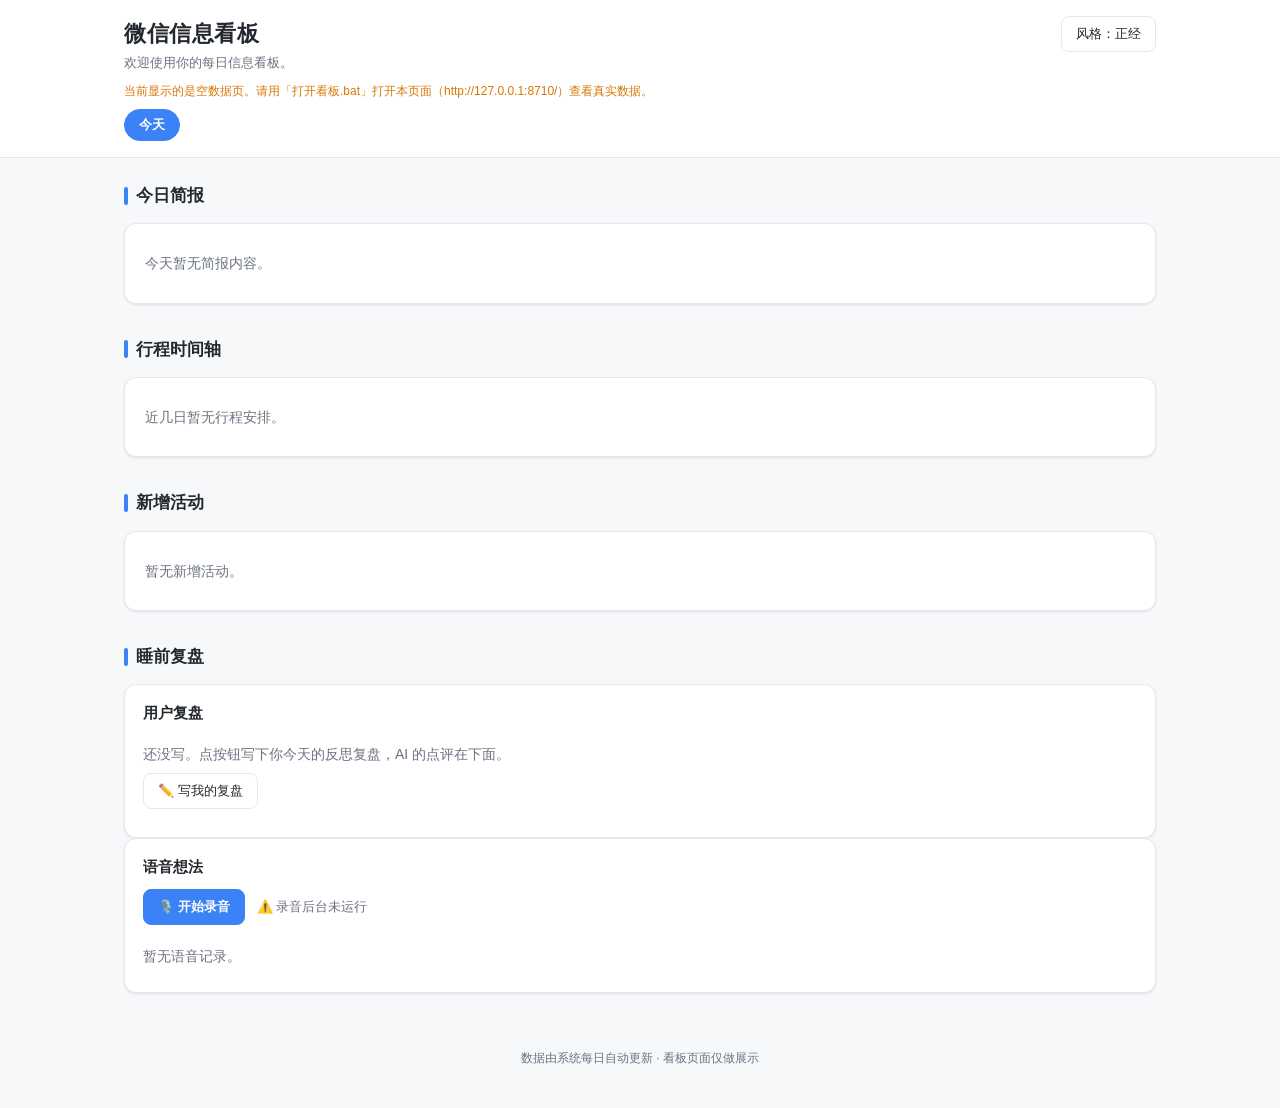
==== commit e2ad9339: "Add conversation workbench, batch daily summaries and retained note sessions" ====
--- a/kanban/index.html
+++ b/kanban/index.html
@@ -235,7 +235,7 @@
         <h1 id="appTitle">微信信息看板</h1>
         <div id="greeting" class="greeting"></div>
       </div>
-      <button id="styleBtn" class="btn">风格：正经</button>
+      <div><a class="btn" href="/conversations" id="conversationLink" style="display:none;text-decoration:none">当天会话</a> <button id="styleBtn" class="btn">风格：正经</button></div>
     </div>
     <div id="sourceNote" class="source-note" style="display:none"></div>
     <nav id="dateNav" class="date-nav"></nav>
@@ -243,7 +243,7 @@
 
   <main id="content" class="content"></main>
 
-  <footer class="footer">数据由系统每日自动更新 · 看板页面仅做展示</footer>
+  <footer class="footer" id="boardFooter">数据由系统每日自动更新 · 看板页面仅做展示</footer>
 
   <div id="detailModal" class="modal-overlay" onclick="if(event.target===this)closeModal()">
     <div class="modal-card">
@@ -467,7 +467,7 @@
 }
 
 function renderBrief(brief, t){
-  const order = ['群聊','公众号'];
+  const order = ['群聊','私聊','公众号'];
   const blocks = [];
   for (const key of order){
     const arr = brief && brief[key];
@@ -672,7 +672,7 @@
   const txt = el.value.trim();
   fetch(REC_API + '/review', {
     method: 'POST',
-    headers: { 'Content-Type': 'application/json' },
+    headers: { 'Content-Type': 'application/json', ...(window.workbenchToken ? {'X-Workbench-Token':window.workbenchToken} : {}) },
     body: JSON.stringify({ review_user: txt })
   }).then(r => { if (!r.ok) throw new Error(String(r.status)); return r.json(); })
     .then(() => {
@@ -690,7 +690,7 @@
 }
 
 /* ================= 录音控制（本地 HTTP 接口，recorder.py 常驻进程提供） ================= */
-const REC_API = 'http://127.0.0.1:8710';
+const REC_API = location.protocol === 'http:' ? location.origin : 'http://127.0.0.1:8710';
 
 function recBarHtml(){
   return '<div class="rec-bar">'
@@ -711,7 +711,8 @@
     const btn = document.getElementById('recBtn');
     const st = document.getElementById('recStatus');
     if (btn){
-      btn.textContent = s.recording ? '⏹ 停止录音' : '🎙️ 开始录音';
+      btn.textContent = s.supported === false ? '录音暂未启用' : s.recording ? '⏹ 停止录音' : '🎙️ 开始录音';
+      btn.disabled = s.supported === false;
       btn.classList.toggle('recording', !!s.recording);
     }
     if (st) st.textContent = s.recording ? '🔴 录音中…' : '';
@@ -804,6 +805,9 @@
 
 /* ================= 启动 ================= */
 async function init(){
+  if(location.protocol === 'http:'){
+    try {const meta=await fetchJson('/api/state');if(meta.app==='wechat-author-workbench'){window.workbenchToken=meta.token;document.getElementById('conversationLink').style.display='inline-block';document.getElementById('boardFooter').textContent='消息和总结由你手动更新 · 原文可随时核对';}}catch(e){}
+  }
   state.style = localStorage.getItem(STYLE_KEY) || 'plain';
   if (!['plain', 'casual', 'seagull'].includes(state.style)) state.style = 'plain';
   const res = await loadData();
